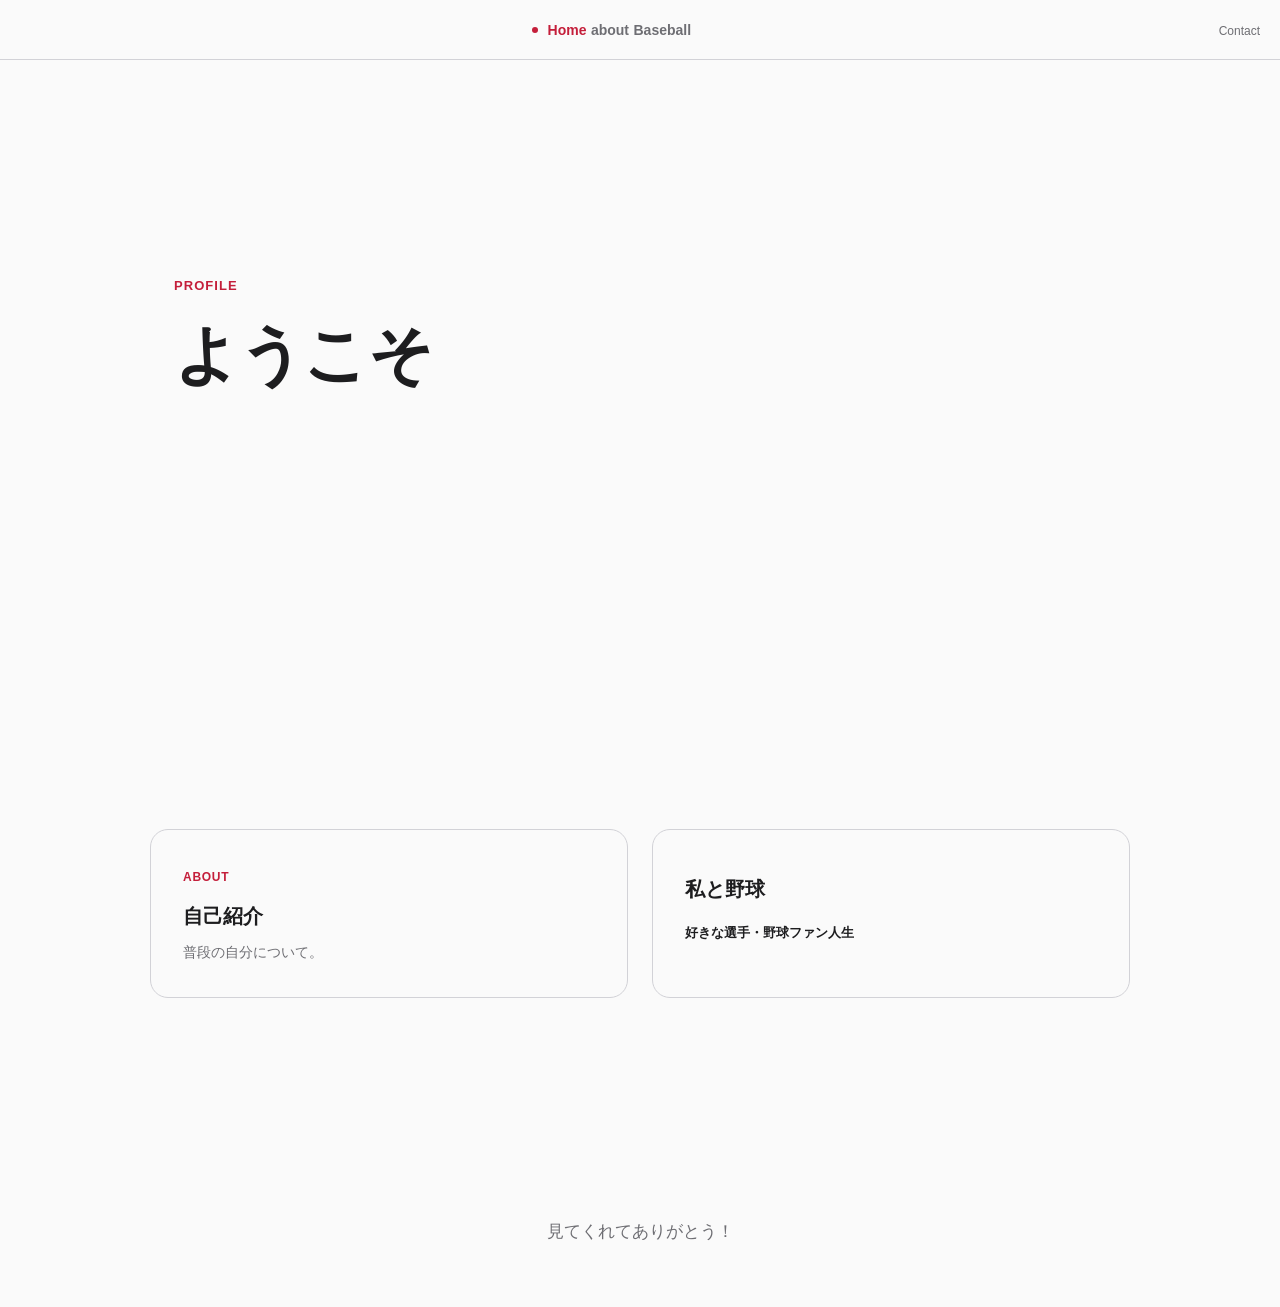
==== index.html @ 8ec8d629 "Add files via upload" ====
<!doctype html>
<html lang="ja">
  <head>
    <meta charset="UTF-8" />
    <meta name="viewport" content="width=device-width,initial-scale=1.0" />
    <title>Profile</title>
    <link rel="stylesheet" href="style.css" />
  </head>
  <body>
    <aside class="sidebar">
      <a href="index.html" class="brand"></a>
      <nav class="sidebar-nav">
        <a href="index.html" class="active">Home</a>
        <a href="about.html">about</a>
        <a href="baseball.html">Baseball</a>
      </nav>
      <div class="sidebar-contact">
        <a href="aaaa">Contact</a>
      </div>
    </aside>

    <main class="content">
      <header class="hero">
        <span class="eyebrow">Profile</span>
        <h1>ようこそ</h1>
      </header>

      <svg class="stitch" viewBox="0 0 1000 60" preserveAspectRatio="none">
        <path d="M0,30 Q250,0 500,30 T1000,30" />
      </svg>

      <section>
        <div class="link-cards">
          <a href="about.html" class="link-card">
            <span class="tag">About</span>
            <h3>自己紹介</h3>
            <p>普段の自分について。</p>
          </a>
            <a herf="baseball.html" class="link-card">
              <span class="tag"></span>
            <h3>私と野球</h3>
            <span class="arrow">好きな選手・野球ファン人生 </span>
          </a>
        </div>
      </section>

      <footer>
        <p>見てくれてありがとう！</p>
      </footer>
    </main>
  </body>
</html>
---- style.css ----
:root {
  --bg: #fafafa;
  --bg-card: #ffffff;
  --text: #1d1d1f;
  --text-sub: #6e6e73;
  --accent: #c41e3a;
  --field: #132a13;
  --field-text: #f5f5f0;
  --field-sub: #a9b8a9;
  --line: #d2d2d7;
  --radius: 18px;
}

* {
  margin: 0;
  padding: 0;
  box-sizing: border-box;
}

html {
  scroll-behavior: smooth;
}

body {
  font-family:
    -apple-system, BlinkMacSystemFont, "Hiragino Sans",
    "Hiragino Kaku Gothic ProN", "Yu Gothic", "Noto Sans JP", sans-serif;
  background: var(--bg);
  color: var(--text);
  line-height: 1.7;
  -webkit-font-smoothing: antialiased;
}

a {
  color: inherit;
  text-decoration: none;
}

img {
  max-width: 100%;
  display: block;
}

section {
  padding: 140px 24px;
}

.wrap {
  max-width: 980px;
  margin: 0 auto;
}

.eyebrow {
  font-size: 13px;
  font-weight: 600;
  letter-spacing: 0.08em;
  color: var(--accent);
  text-transform: uppercase;
  margin-bottom: 14px;
  display: block;
}

h2 {
  font-size: clamp(28px.4vw, 40px);
  font-weight: 700;
  letter-spacing: -0.02em;
  margin-bottom: 20px;
}

p {
  color: var(--text-sub);
  font-size: 17px;
}

.sidebar {
  position: fixed;
  top: 0;
  left: 0;
  width: 220px;
  height: 100vh;
  display: flex;
  flex-direction: column;
  justify-content: speace-between;
  padding: 44px 28px;
  border-right: 1px solid var(--line);
  background: var(--bg);
  z-index: 100;
}

.sidebar .brand{
    font-size: 16px;
    font-weight: 700;
    letter-spacing: -0.01em;
}

.sidebar-nav{
    display:flax;
    flex-direction:column;
    gap: 20px;
    margin-top: 72px;
}

.sidebar-nav a{
    font-size: 14px;
    font-weight: 600;
    color: var(--text-sub); 
    position: relative;
    width: fit-content;
    width: fit-content;
}
.sidebar-nav a:hover{ color: var(--text);}

.sidebar-nav a.active{ color:var(--accent);}
.sidebar-nav a.active::before{
  content: "";
  position: absolute;
  left: -16px;
  top: 50%;
  transform: translateY(-50%);
  width: 6px;
  height: 6px;
  border-radius: 50%;
  background: var(--accent);
}

.sidebar-contact a{
  font-size: 12px;
  color: var(--text-sub);
}
.sidebar-contaact a:hover{ color: var(--accent);}

.content{
  margin-left: 220px;
}

.hero{
  min-height: 80vh;
  display:flex;
  flex-direction:column;
  align-items:flex-start;
  justify-content:center;
  text-align:left;
  padding: 0 24px;
  max-width: 980px;
  margin: 0 auto;
  animation: fadeIn 1.1s ease both;
}

.hero .eyebrow{ margin-bottom: 22px}

.hero h1{
  font-size: clamp(36px,6vw,64px);
  font-weight: 700;
  letter-spacing: -0.02em;
  line-height: 1.15;
  max-width: 640px;
}

.hero .sub{
  margin-top: 22px;
  font-size: clamp(16px,2vw,19px);
  color: var(--text-sub);
  max-width: 520px;
}

@keyframes fadeIn{
  from{ opacity:0; transform: translateY(14px); }
  to{ opacity:1; transform: translateY(0); }
}

.link-cards{
  display:grid;
  grid-template-columns: 1fr 1fr;
  gap: 24px;
  max-width: 980px;
  margin: 0 auto;
}
.link-card{
  display:block;
  padding: 32px;
  border-radius: var(--radius);
  border: 1px solid var(--line);
  transition: border-color 0.2s ease
}
.link-card:hover{ border-color: var(--accent); }
.link-card .tag{
  font-size: 12px;
  font-weight: 600;
  color: var(--accent);
  text-transform: uppercase;
  letter-spacing: 0.06em;
}
.link-card h3{
  margin-top: 10px;
  font-size: 20px;
  font-weight: 700;
}
.link-card p{
  margin-top: 8px;
  font-size: 14px;
}
.link-card .arrow{
  display:inline-block;
  margin-top: 16px;
  font-size: 13px;
  font-weight: 600;
  color: var(--text);
}

.page-header{
  max-width: 980px;
  margin: 0 auto;
}

.stitch{
  fill:none;
  stroke: var(--accennt);
  stroke-width: 2;
  stroke-dasharray: 6 8;
  stroke-linecap: round;
  opacity: 0.55;
}
.stitch.on-field path{ stroke: var(--field-text); opacity: 0.35; }

.about-grid{
  display:grid;
  grid-template-columns: 260px 1fr;
  gap: 64px;
  align-items:start;
}

.photo-box{
  aspect-ratio: 1/1;
  border-radius: var(--radius);
  background: linear-gradient(160deg,#eceef0, #dcdfe2);
  display:flex;
  align-items:center;
  justify-content:center;
  color: var(--text-sub);
  font-size: 13px;
  text-align:center;
  padding: 20px;
}

.facts{
  list-style:none;
  margin-top: 28px;
  display:flex;
  flex-direction:column;
  gap: 12px;
}
.fact li{
  display:flex;
  justify-content:space-between;
  max-width: 420px;
  padding-bottom: 12px;
  border-bottom: 1px solid var(--line);
  font-size: 15px;
}
.facts li span:first-child{ color: var(--text-sub);}
.facts li span:last-child{ font-weight: 600;}

.chips{
  display:flex;
  flex-wrap:wrap;
  gap: 10px;
  margin-top: 24px;
}
.chip{
  padding: 8px 16px;
  border-radius: 999px;
  background: var(--bg-card);
  border: 1px solid var(--line);
  font-size: 14px;
  font-weight: 500;
}

.field-section{
  background: var(--field);
  color: var(--field-text);
}
.field-section .eyebrow{ color: #7fbf8a;}
.field-section p{ color: var(--field-sub);}

.field-section h2{ color: var(field-text);}

.start-row{
  display:grid;
  grid-template-columns: repeat(3,1fr);
  gap: 24px;
  margin-top: 56px;
}
.stat{
  padding: 28px 22px;
  border-radius: var(--radius);
  background: rgba(255,255,255,0.05);
  border: 1px solid rgba(255,255,255,0.12);
}
.stat .num{
  font-size: clamp(34px,5v2,48px);
  font-weight: 700;
  letter-spacing: -0.02em;
}
.stat .label{
  margin-top: 6px;
  font-size: 13px;
  color: var(--field-sub);
}
.story{
  margin-top: 64px;
  display:grid;
  grid-template-columns: 1fr 1fr;
  gap: 48px;
}
.story-card h3{
  font-size: 18px;
  font-weight: 700;
  margin-bottom: 10px;
  color: var(--field-text);
}
.story-card p{ font-size: 15px; }

footer{
  padding: 80px 24px 60px;
  text-align:center;
}
footer .name{
  font-size: 22px;
  font-weight: 700;
  margin-bottom: 10px;
}
footer .links{
  display:flex;
  justify-content:center;
  gap: 24px;
  margin-top: 18px;
  font-size: 14px;
}
footer .link a{color: var(--text-sub);}
footer .link a:hover{color: var(--accent);}
footer .copyright{
  margin-top: 40px;
  font-size: 12px;
  color: var(--text-sub);
  opacity: 0.7;
}

.field-section footer .links a{ color: var(--field-sub);}
.field-section footer .links a{ color: #7fbf8a;}

@media (max-width: 720px){
  section{ padding: 90px 20px; }
  .about-grid{grid-template-columns: 1fr; gap: 32px; }
  .photo-box{ width: 180px; }
  .stat-row{ grid-template-columns: 1fr; }
  .story{ grid-template-columns: 1fr; }
  .link-cards{ grid-template-columns: 1fr;}
}

.sidebar{
  position: fixed;
  top:0; left:0; right:0;
  width: 100%;
  height: auto;
  flex-direction: row;
  align-items: center;
  justify-content: space-between;
  padding: 16px 20px;
  border-right: none;
  border-bottom: 1px solid var(--line);
}
.sidebar-nav{
  flex-direction: row;
  gap: 18px;
  margin-top: 0;
}
.sideber-nav a.active::before{ display:none;}
.sidebar-content{ display:none;}

.content{
  margin-left: 0;
  padding-top: 64px;
}
.hero{min-height: 60vh;
}

a:focus-visible, button:focus-visible{
  outline: 2px soild var(--accent);
  outline-offset: 3px;
}
@media (prefers-reduced-motion: reduce){
  html{ scroll-behavior:auto;}
  .hero{ animation: none}
}
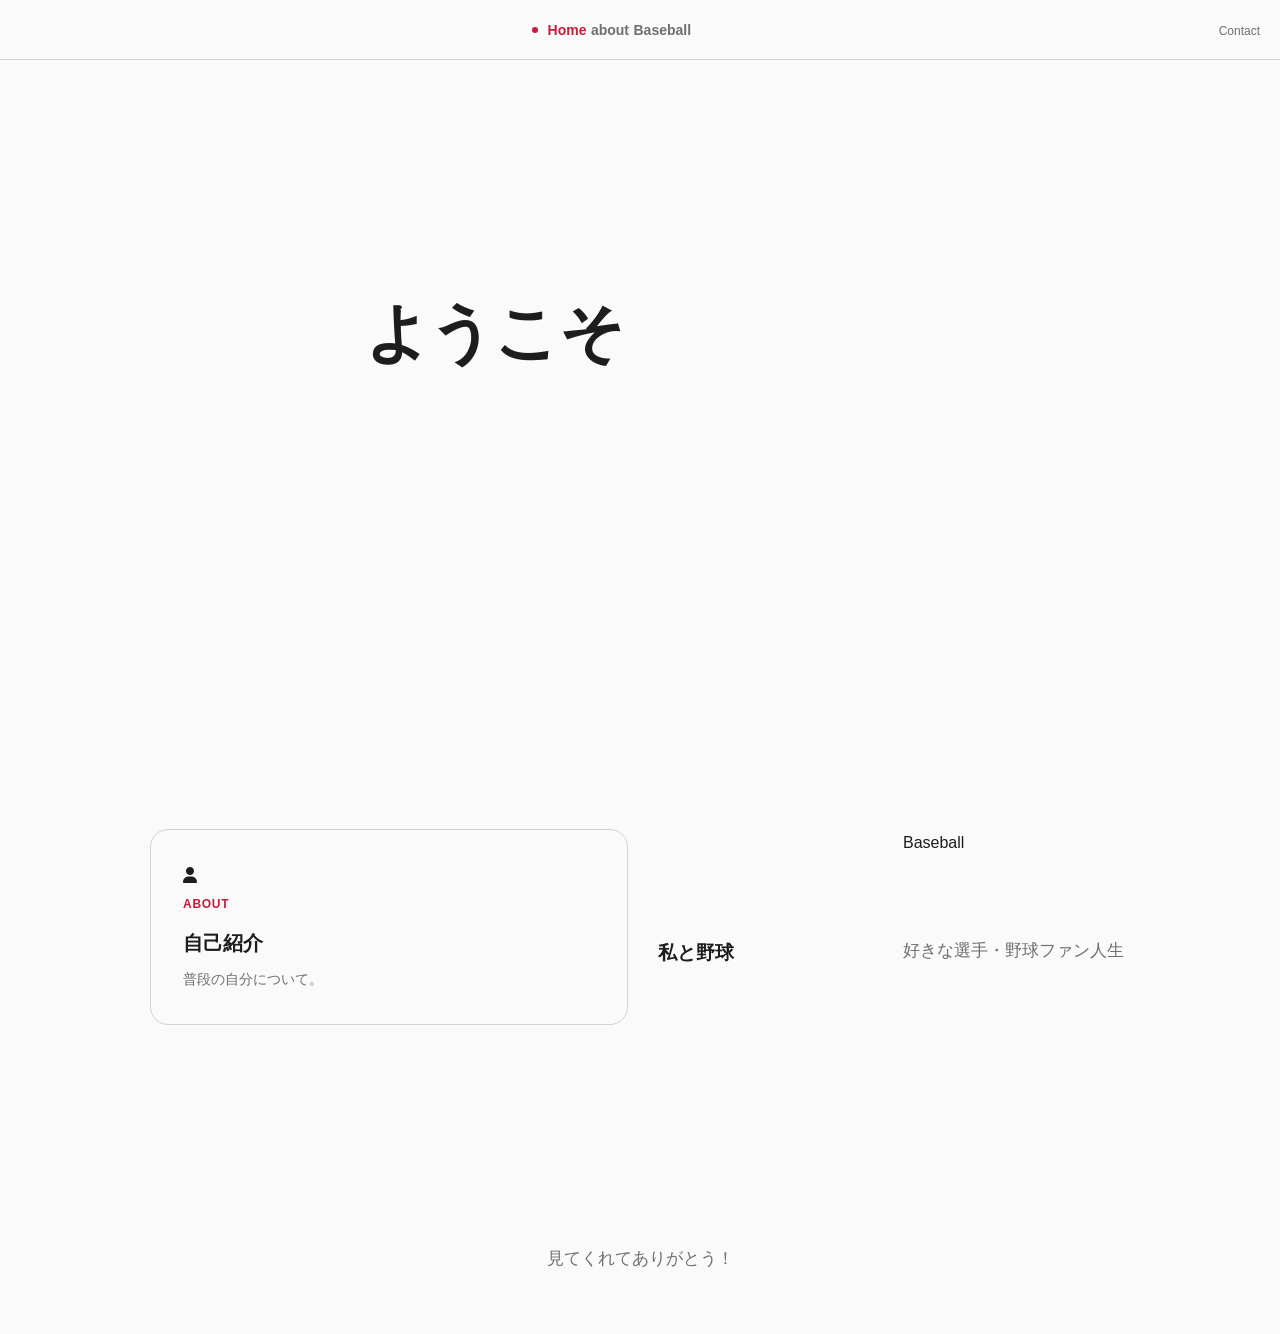
==== commit 275e236e: "Add files via upload" ====
--- a/index.html
+++ b/index.html
@@ -5,6 +5,7 @@
     <meta name="viewport" content="width=device-width,initial-scale=1.0" />
     <title>Profile</title>
     <link rel="stylesheet" href="style.css" />
+    <link rel="stylesheet" href="https://cdnjs.cloudflare.com/ajax/libs/font-awesome/6.5.2/css/all.min.css">
   </head>
   <body>
     <aside class="sidebar">
@@ -21,7 +22,6 @@
 
     <main class="content">
       <header class="hero">
-        <span class="eyebrow">Profile</span>
         <h1>ようこそ</h1>
       </header>
 
@@ -32,14 +32,20 @@
       <section>
         <div class="link-cards">
           <a href="about.html" class="link-card">
+            <div class="link-icon">
+          <i class="fa-solid fa-user"></i>
+        </div>
             <span class="tag">About</span>
             <h3>自己紹介</h3>
             <p>普段の自分について。</p>
           </a>
-            <a herf="baseball.html" class="link-card">
-              <span class="tag"></span>
+            <a href="baseball.html" class="link-cards">
+              <div class="link-icon">
+                <i class="fa-light fa-baseball"></i>
+              </div>
+              <span class="tag">Baseball</span>
             <h3>私と野球</h3>
-            <span class="arrow">好きな選手・野球ファン人生 </span>
+            <p>好きな選手・野球ファン人生</p>
           </a>
         </div>
       </section>
--- a/style.css
+++ b/style.css
@@ -137,9 +137,9 @@
   min-height: 80vh;
   display:flex;
   flex-direction:column;
-  align-items:flex-start;
+  width:100%; 
   justify-content:center;
-  text-align:left;
+  text-align:center;
   padding: 0 24px;
   max-width: 980px;
   margin: 0 auto;
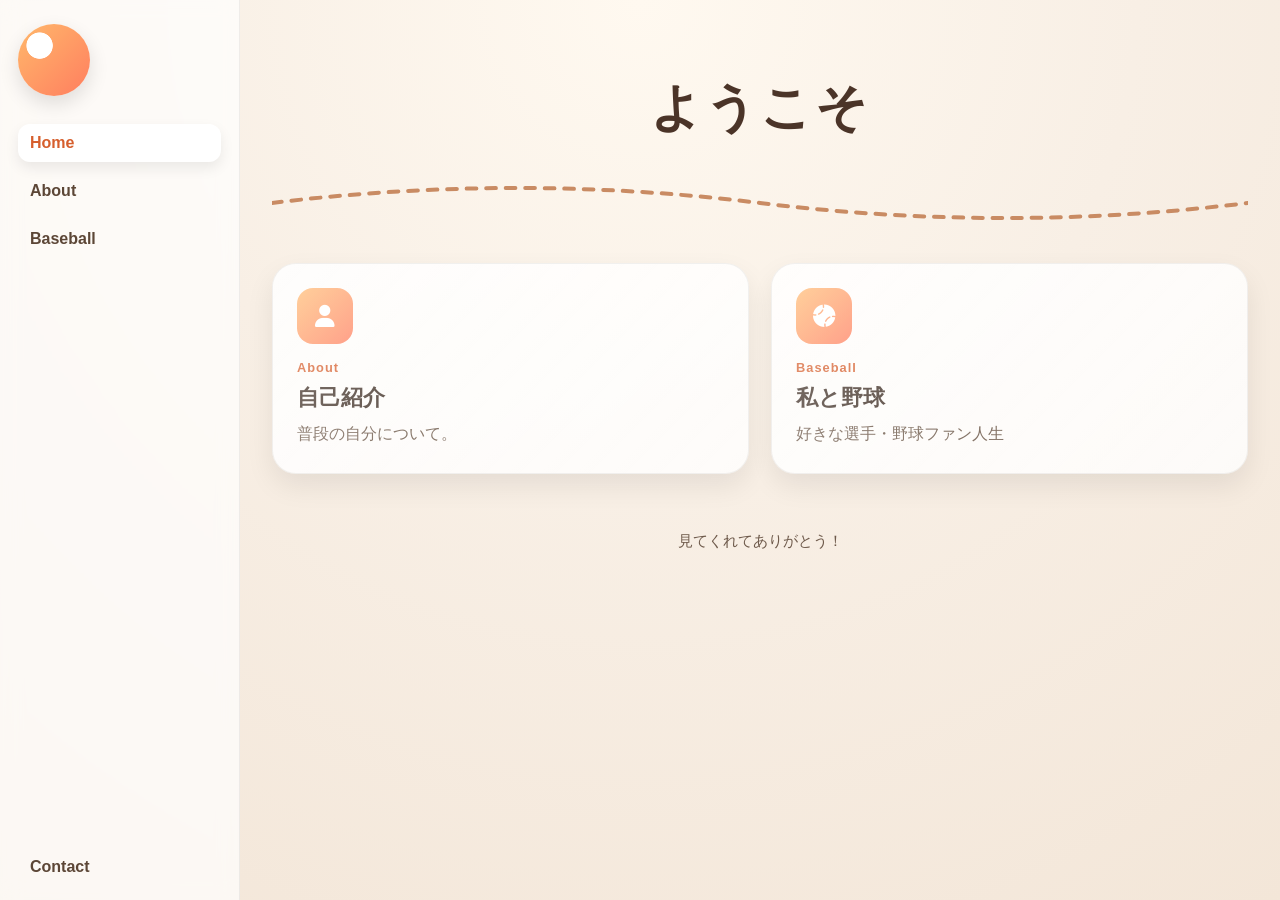
==== commit 8934d38b: "about-me" ====
--- a/index.html
+++ b/index.html
@@ -5,18 +5,23 @@
     <meta name="viewport" content="width=device-width,initial-scale=1.0" />
     <title>Profile</title>
     <link rel="stylesheet" href="style.css" />
-    <link rel="stylesheet" href="https://cdnjs.cloudflare.com/ajax/libs/font-awesome/6.5.2/css/all.min.css">
+    <link
+      rel="stylesheet"
+      href="https://cdnjs.cloudflare.com/ajax/libs/font-awesome/6.5.2/css/all.min.css"
+    />
   </head>
   <body>
     <aside class="sidebar">
-      <a href="index.html" class="brand"></a>
+      <a href="index.html" class="brand" aria-label="ホーム"></a>
+
       <nav class="sidebar-nav">
         <a href="index.html" class="active">Home</a>
-        <a href="about.html">about</a>
+        <a href="about.html">About</a>
         <a href="baseball.html">Baseball</a>
       </nav>
+
       <div class="sidebar-contact">
-        <a href="aaaa">Contact</a>
+        <a href="mailto:example@example.com">Contact</a>
       </div>
     </aside>
 
@@ -25,7 +30,7 @@
         <h1>ようこそ</h1>
       </header>
 
-      <svg class="stitch" viewBox="0 0 1000 60" preserveAspectRatio="none">
+      <svg class="stitch" viewBox="0 0 1000 60" preserveAspectRatio="none" aria-hidden="true">
         <path d="M0,30 Q250,0 500,30 T1000,30" />
       </svg>
 
@@ -33,17 +38,18 @@
         <div class="link-cards">
           <a href="about.html" class="link-card">
             <div class="link-icon">
-          <i class="fa-solid fa-user"></i>
-        </div>
+              <i class="fa-solid fa-user"></i>
+            </div>
             <span class="tag">About</span>
             <h3>自己紹介</h3>
             <p>普段の自分について。</p>
           </a>
-            <a href="baseball.html" class="link-cards">
-              <div class="link-icon">
-                <i class="fa-light fa-baseball"></i>
-              </div>
-              <span class="tag">Baseball</span>
+
+          <a href="baseball.html" class="link-card">
+            <div class="link-icon">
+              <i class="fa-solid fa-baseball"></i>
+            </div>
+            <span class="tag">Baseball</span>
             <h3>私と野球</h3>
             <p>好きな選手・野球ファン人生</p>
           </a>
@@ -55,4 +61,4 @@
       </footer>
     </main>
   </body>
-</html>
+</html>
--- a/style.css
+++ b/style.css
@@ -1,19 +1,5 @@
-:root {
-  --bg: #fafafa;
-  --bg-card: #ffffff;
-  --text: #1d1d1f;
-  --text-sub: #6e6e73;
-  --accent: #c41e3a;
-  --field: #132a13;
-  --field-text: #f5f5f0;
-  --field-sub: #a9b8a9;
-  --line: #d2d2d7;
-  --radius: 18px;
-}
-
+/* 基本設定 */
 * {
-  margin: 0;
-  padding: 0;
   box-sizing: border-box;
 }
 
@@ -22,373 +8,220 @@
 }
 
 body {
-  font-family:
-    -apple-system, BlinkMacSystemFont, "Hiragino Sans",
-    "Hiragino Kaku Gothic ProN", "Yu Gothic", "Noto Sans JP", sans-serif;
-  background: var(--bg);
-  color: var(--text);
-  line-height: 1.7;
-  -webkit-font-smoothing: antialiased;
-}
-
-a {
-  color: inherit;
-  text-decoration: none;
-}
-
-img {
-  max-width: 100%;
-  display: block;
-}
-
-section {
-  padding: 140px 24px;
-}
-
-.wrap {
-  max-width: 980px;
-  margin: 0 auto;
-}
-
-.eyebrow {
-  font-size: 13px;
-  font-weight: 600;
-  letter-spacing: 0.08em;
-  color: var(--accent);
-  text-transform: uppercase;
-  margin-bottom: 14px;
-  display: block;
-}
-
-h2 {
-  font-size: clamp(28px.4vw, 40px);
-  font-weight: 700;
-  letter-spacing: -0.02em;
-  margin-bottom: 20px;
-}
-
-p {
-  color: var(--text-sub);
-  font-size: 17px;
-}
-
+  margin: 0;
+  font-family: "Segoe UI", "Hiragino Kaku Gothic ProN", "Yu Gothic", sans-serif;
+  color: #2f2f2f;
+  background:
+    radial-gradient(circle at top, #fff9f0 0%, #f8efe5 45%, #f3e6d8 100%);
+  min-height: 100vh;
+  display: flex;
+}
+
+/* サイドバー */
 .sidebar {
-  position: fixed;
+  width: 240px;
+  min-height: 100vh;
+  background: rgba(255, 255, 255, 0.7);
+  backdrop-filter: blur(10px);
+  border-right: 1px solid rgba(0, 0, 0, 0.06);
+  padding: 24px 18px;
+  position: sticky;
   top: 0;
-  left: 0;
-  width: 220px;
-  height: 100vh;
   display: flex;
   flex-direction: column;
-  justify-content: speace-between;
-  padding: 44px 28px;
-  border-right: 1px solid var(--line);
-  background: var(--bg);
-  z-index: 100;
-}
-
-.sidebar .brand{
-    font-size: 16px;
-    font-weight: 700;
-    letter-spacing: -0.01em;
-}
-
-.sidebar-nav{
-    display:flax;
-    flex-direction:column;
-    gap: 20px;
-    margin-top: 72px;
-}
-
-.sidebar-nav a{
-    font-size: 14px;
-    font-weight: 600;
-    color: var(--text-sub); 
-    position: relative;
-    width: fit-content;
-    width: fit-content;
-}
-.sidebar-nav a:hover{ color: var(--text);}
-
-.sidebar-nav a.active{ color:var(--accent);}
-.sidebar-nav a.active::before{
+  gap: 28px;
+}
+
+.brand {
+  display: block;
+  width: 72px;
+  height: 72px;
+  border-radius: 50%;
+  background:
+    radial-gradient(circle at 30% 30%, #fff 0 18%, transparent 19%),
+    linear-gradient(135deg, #ffb86b, #ff7e5f);
+  box-shadow: 0 8px 20px rgba(0, 0, 0, 0.12);
+  text-decoration: none;
+}
+
+.sidebar-nav {
+  display: flex;
+  flex-direction: column;
+  gap: 10px;
+}
+
+.sidebar-nav a,
+.sidebar-contact a {
+  text-decoration: none;
+  color: #5c4636;
+  font-weight: 700;
+  padding: 10px 12px;
+  border-radius: 12px;
+  transition: 0.2s ease;
+}
+
+.sidebar-nav a:hover,
+.sidebar-contact a:hover {
+  background: rgba(255, 255, 255, 0.85);
+  transform: translateX(2px);
+}
+
+.sidebar-nav a.active {
+  background: #fff;
+  color: #d65f2d;
+  box-shadow: 0 6px 14px rgba(0, 0, 0, 0.08);
+}
+
+.sidebar-contact {
+  margin-top: auto;
+}
+
+/* メイン */
+.content {
+  flex: 1;
+  padding: 40px 32px 56px;
+  max-width: 1100px;
+  margin: 0 auto;
+}
+
+.hero {
+  text-align: center;
+  padding: 34px 16px 18px;
+}
+
+.hero h1 {
+  margin: 0;
+  font-size: clamp(2rem, 4vw, 3.8rem);
+  letter-spacing: 0.06em;
+  color: #4b3428;
+}
+
+.stitch {
+  width: 100%;
+  height: 60px;
+  display: block;
+  margin: 12px 0 30px;
+}
+
+.stitch path {
+  fill: none;
+  stroke: #c98b63;
+  stroke-width: 4;
+  stroke-dasharray: 10 10;
+  stroke-linecap: round;
+}
+
+/* カード */
+.link-cards {
+  display: grid;
+  grid-template-columns: repeat(2, minmax(0, 1fr));
+  gap: 22px;
+  margin-top: 18px;
+}
+
+.link-card {
+  position: relative;
+  display: block;
+  text-decoration: none;
+  color: inherit;
+  background: rgba(255, 255, 255, 0.78);
+  border: 1px solid rgba(0, 0, 0, 0.05);
+  border-radius: 24px;
+  padding: 24px;
+  box-shadow: 0 12px 28px rgba(0, 0, 0, 0.08);
+  transition: transform 0.2s ease, box-shadow 0.2s ease, background 0.2s ease;
+  overflow: hidden;
+}
+
+.link-card::before {
   content: "";
   position: absolute;
-  left: -16px;
-  top: 50%;
-  transform: translateY(-50%);
-  width: 6px;
-  height: 6px;
-  border-radius: 50%;
-  background: var(--accent);
-}
-
-.sidebar-contact a{
-  font-size: 12px;
-  color: var(--text-sub);
-}
-.sidebar-contaact a:hover{ color: var(--accent);}
-
-.content{
-  margin-left: 220px;
-}
-
-.hero{
-  min-height: 80vh;
-  display:flex;
-  flex-direction:column;
-  width:100%; 
-  justify-content:center;
-  text-align:center;
-  padding: 0 24px;
-  max-width: 980px;
-  margin: 0 auto;
-  animation: fadeIn 1.1s ease both;
-}
-
-.hero .eyebrow{ margin-bottom: 22px}
-
-.hero h1{
-  font-size: clamp(36px,6vw,64px);
-  font-weight: 700;
-  letter-spacing: -0.02em;
-  line-height: 1.15;
-  max-width: 640px;
-}
-
-.hero .sub{
-  margin-top: 22px;
-  font-size: clamp(16px,2vw,19px);
-  color: var(--text-sub);
-  max-width: 520px;
-}
-
-@keyframes fadeIn{
-  from{ opacity:0; transform: translateY(14px); }
-  to{ opacity:1; transform: translateY(0); }
-}
-
-.link-cards{
-  display:grid;
-  grid-template-columns: 1fr 1fr;
-  gap: 24px;
-  max-width: 980px;
-  margin: 0 auto;
-}
-.link-card{
-  display:block;
-  padding: 32px;
-  border-radius: var(--radius);
-  border: 1px solid var(--line);
-  transition: border-color 0.2s ease
-}
-.link-card:hover{ border-color: var(--accent); }
-.link-card .tag{
-  font-size: 12px;
-  font-weight: 600;
-  color: var(--accent);
-  text-transform: uppercase;
-  letter-spacing: 0.06em;
-}
-.link-card h3{
-  margin-top: 10px;
-  font-size: 20px;
-  font-weight: 700;
-}
-.link-card p{
-  margin-top: 8px;
-  font-size: 14px;
-}
-.link-card .arrow{
-  display:inline-block;
-  margin-top: 16px;
-  font-size: 13px;
-  font-weight: 600;
-  color: var(--text);
-}
-
-.page-header{
-  max-width: 980px;
-  margin: 0 auto;
-}
-
-.stitch{
-  fill:none;
-  stroke: var(--accennt);
-  stroke-width: 2;
-  stroke-dasharray: 6 8;
-  stroke-linecap: round;
-  opacity: 0.55;
-}
-.stitch.on-field path{ stroke: var(--field-text); opacity: 0.35; }
-
-.about-grid{
-  display:grid;
-  grid-template-columns: 260px 1fr;
-  gap: 64px;
-  align-items:start;
-}
-
-.photo-box{
-  aspect-ratio: 1/1;
-  border-radius: var(--radius);
-  background: linear-gradient(160deg,#eceef0, #dcdfe2);
-  display:flex;
-  align-items:center;
-  justify-content:center;
-  color: var(--text-sub);
-  font-size: 13px;
-  text-align:center;
-  padding: 20px;
-}
-
-.facts{
-  list-style:none;
-  margin-top: 28px;
-  display:flex;
-  flex-direction:column;
-  gap: 12px;
-}
-.fact li{
-  display:flex;
-  justify-content:space-between;
-  max-width: 420px;
-  padding-bottom: 12px;
-  border-bottom: 1px solid var(--line);
-  font-size: 15px;
-}
-.facts li span:first-child{ color: var(--text-sub);}
-.facts li span:last-child{ font-weight: 600;}
-
-.chips{
-  display:flex;
-  flex-wrap:wrap;
-  gap: 10px;
-  margin-top: 24px;
-}
-.chip{
-  padding: 8px 16px;
-  border-radius: 999px;
-  background: var(--bg-card);
-  border: 1px solid var(--line);
-  font-size: 14px;
-  font-weight: 500;
-}
-
-.field-section{
-  background: var(--field);
-  color: var(--field-text);
-}
-.field-section .eyebrow{ color: #7fbf8a;}
-.field-section p{ color: var(--field-sub);}
-
-.field-section h2{ color: var(field-text);}
-
-.start-row{
-  display:grid;
-  grid-template-columns: repeat(3,1fr);
-  gap: 24px;
-  margin-top: 56px;
-}
-.stat{
-  padding: 28px 22px;
-  border-radius: var(--radius);
-  background: rgba(255,255,255,0.05);
-  border: 1px solid rgba(255,255,255,0.12);
-}
-.stat .num{
-  font-size: clamp(34px,5v2,48px);
-  font-weight: 700;
-  letter-spacing: -0.02em;
-}
-.stat .label{
-  margin-top: 6px;
-  font-size: 13px;
-  color: var(--field-sub);
-}
-.story{
-  margin-top: 64px;
-  display:grid;
-  grid-template-columns: 1fr 1fr;
-  gap: 48px;
-}
-.story-card h3{
-  font-size: 18px;
-  font-weight: 700;
-  margin-bottom: 10px;
-  color: var(--field-text);
-}
-.story-card p{ font-size: 15px; }
-
-footer{
-  padding: 80px 24px 60px;
-  text-align:center;
-}
-footer .name{
-  font-size: 22px;
-  font-weight: 700;
-  margin-bottom: 10px;
-}
-footer .links{
-  display:flex;
-  justify-content:center;
-  gap: 24px;
-  margin-top: 18px;
-  font-size: 14px;
-}
-footer .link a{color: var(--text-sub);}
-footer .link a:hover{color: var(--accent);}
-footer .copyright{
-  margin-top: 40px;
-  font-size: 12px;
-  color: var(--text-sub);
-  opacity: 0.7;
-}
-
-.field-section footer .links a{ color: var(--field-sub);}
-.field-section footer .links a{ color: #7fbf8a;}
-
-@media (max-width: 720px){
-  section{ padding: 90px 20px; }
-  .about-grid{grid-template-columns: 1fr; gap: 32px; }
-  .photo-box{ width: 180px; }
-  .stat-row{ grid-template-columns: 1fr; }
-  .story{ grid-template-columns: 1fr; }
-  .link-cards{ grid-template-columns: 1fr;}
-}
-
-.sidebar{
-  position: fixed;
-  top:0; left:0; right:0;
-  width: 100%;
-  height: auto;
-  flex-direction: row;
-  align-items: center;
-  justify-content: space-between;
-  padding: 16px 20px;
-  border-right: none;
-  border-bottom: 1px solid var(--line);
-}
-.sidebar-nav{
-  flex-direction: row;
-  gap: 18px;
-  margin-top: 0;
-}
-.sideber-nav a.active::before{ display:none;}
-.sidebar-content{ display:none;}
-
-.content{
-  margin-left: 0;
-  padding-top: 64px;
-}
-.hero{min-height: 60vh;
-}
-
-a:focus-visible, button:focus-visible{
-  outline: 2px soild var(--accent);
-  outline-offset: 3px;
-}
-@media (prefers-reduced-motion: reduce){
-  html{ scroll-behavior:auto;}
-  .hero{ animation: none}
+  inset: 0;
+  background: linear-gradient(135deg, rgba(255, 255, 255, 0.35), transparent);
+  pointer-events: none;
+}
+
+.link-card:hover {
+  transform: translateY(-4px);
+  box-shadow: 0 18px 34px rgba(0, 0, 0, 0.12);
+  background: rgba(255, 255, 255, 0.92);
+}
+
+.link-icon {
+  width: 56px;
+  height: 56px;
+  border-radius: 16px;
+  background: linear-gradient(135deg, #ffb86b, #ff7e5f);
+  display: grid;
+  place-items: center;
+  color: #fff;
+  font-size: 1.4rem;
+  margin-bottom: 14px;
+}
+
+.tag {
+  display: inline-block;
+  font-size: 0.8rem;
+  font-weight: 800;
+  letter-spacing: 0.08em;
+  color: #d65f2d;
+  margin-bottom: 8px;
+}
+
+.link-card h3 {
+  margin: 0 0 8px;
+  font-size: 1.35rem;
+  color: #3f2f25;
+}
+
+.link-card p {
+  margin: 0;
+  line-height: 1.8;
+  color: #6e5a4b;
+}
+
+/* フッター */
+footer {
+  text-align: center;
+  margin-top: 32px;
+  padding-top: 10px;
+  color: #6e5a4b;
+  font-size: 0.95rem;
+}
+
+/* レスポンシブ */
+@media (max-width: 860px) {
+  body {
+    flex-direction: column;
+  }
+
+  .sidebar {
+    width: 100%;
+    min-height: auto;
+    position: static;
+    border-right: 0;
+    border-bottom: 1px solid rgba(0, 0, 0, 0.06);
+    flex-direction: row;
+    align-items: center;
+    justify-content: space-between;
+    gap: 16px;
+    flex-wrap: wrap;
+  }
+
+  .sidebar-nav {
+    flex-direction: row;
+    flex-wrap: wrap;
+  }
+
+  .sidebar-contact {
+    margin-top: 0;
+  }
+
+  .content {
+    padding: 28px 18px 44px;
+  }
+
+  .link-cards {
+    grid-template-columns: 1fr;
+  }
 }
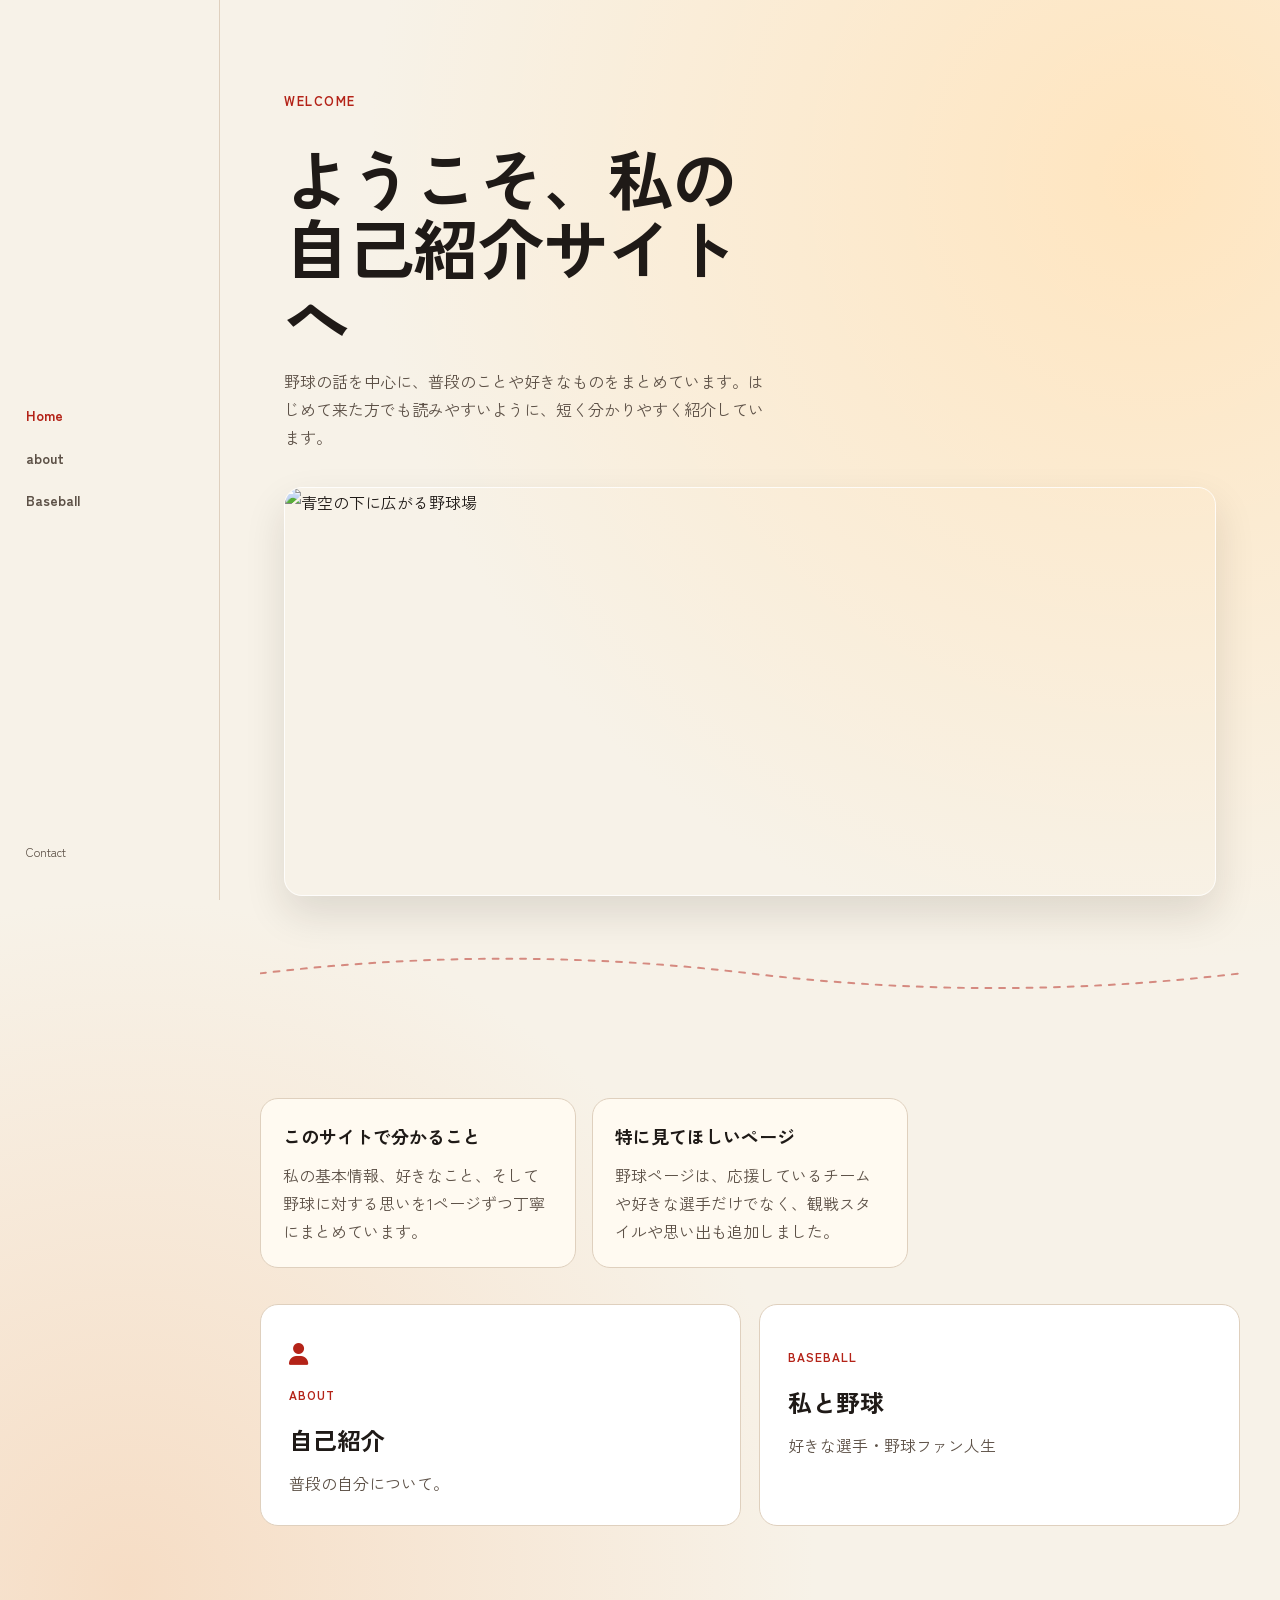
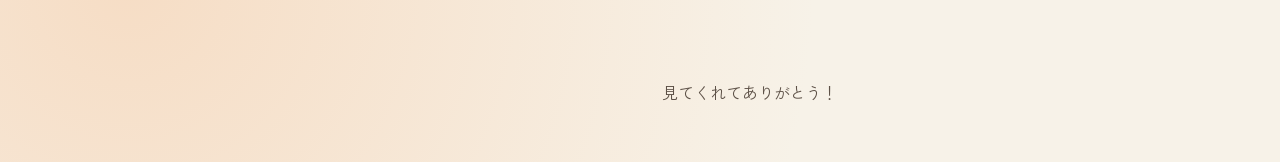
==== commit b044204b: "Add files via upload" ====
--- a/index.html
+++ b/index.html
@@ -5,55 +5,66 @@
     <meta name="viewport" content="width=device-width,initial-scale=1.0" />
     <title>Profile</title>
     <link rel="stylesheet" href="style.css" />
-    <link
-      rel="stylesheet"
-      href="https://cdnjs.cloudflare.com/ajax/libs/font-awesome/6.5.2/css/all.min.css"
-    />
+    <link rel="stylesheet" href="https://cdnjs.cloudflare.com/ajax/libs/font-awesome/6.5.2/css/all.min.css">
   </head>
   <body>
     <aside class="sidebar">
-      <a href="index.html" class="brand" aria-label="ホーム"></a>
-
+      <a href="index.html" class="brand"></a>
       <nav class="sidebar-nav">
         <a href="index.html" class="active">Home</a>
-        <a href="about.html">About</a>
+        <a href="about.html">about</a>
         <a href="baseball.html">Baseball</a>
       </nav>
-
       <div class="sidebar-contact">
-        <a href="mailto:example@example.com">Contact</a>
+        <a href="aaaa">Contact</a>
       </div>
     </aside>
 
     <main class="content">
       <header class="hero">
-        <h1>ようこそ</h1>
+        <span class="eyebrow">Welcome</span>
+        <h1>ようこそ、私の自己紹介サイトへ</h1>
+        <p class="sub">野球の話を中心に、普段のことや好きなものをまとめています。はじめて来た方でも読みやすいように、短く分かりやすく紹介しています。</p>
+        <div class="hero-media">
+          <img src="https://images.unsplash.com/photo-1471295253337-3ceaaedca402?auto=format&fit=crop&w=1200&q=80" alt="青空の下に広がる野球場" />
+        </div>
       </header>
 
-      <svg class="stitch" viewBox="0 0 1000 60" preserveAspectRatio="none" aria-hidden="true">
+      <svg class="stitch" viewBox="0 0 1000 60" preserveAspectRatio="none">
         <path d="M0,30 Q250,0 500,30 T1000,30" />
       </svg>
 
       <section>
+        <div class="home-highlights">
+          <article class="highlight-card">
+            <h3>このサイトで分かること</h3>
+            <p>私の基本情報、好きなこと、そして野球に対する思いを1ページずつ丁寧にまとめています。</p>
+          </article>
+          <article class="highlight-card">
+            <h3>特に見てほしいページ</h3>
+            <p>野球ページは、応援しているチームや好きな選手だけでなく、観戦スタイルや思い出も追加しました。</p>
+          </article>
+        </div>
+
         <div class="link-cards">
           <a href="about.html" class="link-card">
             <div class="link-icon">
-              <i class="fa-solid fa-user"></i>
-            </div>
+          <i class="fa-solid fa-user"></i>
+        </div>
             <span class="tag">About</span>
             <h3>自己紹介</h3>
             <p>普段の自分について。</p>
           </a>
-
           <a href="baseball.html" class="link-card">
             <div class="link-icon">
-              <i class="fa-solid fa-baseball"></i>
+              <i class="fa-light fa-baseball"></i>
             </div>
             <span class="tag">Baseball</span>
             <h3>私と野球</h3>
             <p>好きな選手・野球ファン人生</p>
           </a>
         </div>
+
       </section>
 
       <footer>
@@ -61,4 +72,4 @@
       </footer>
     </main>
   </body>
-</html>+</html>
--- a/style.css
+++ b/style.css
@@ -1,227 +1,482 @@
-/* 基本設定 */
-* {
-  box-sizing: border-box;
-}
-
-html {
-  scroll-behavior: smooth;
-}
-
-body {
-  margin: 0;
-  font-family: "Segoe UI", "Hiragino Kaku Gothic ProN", "Yu Gothic", sans-serif;
-  color: #2f2f2f;
-  background:
-    radial-gradient(circle at top, #fff9f0 0%, #f8efe5 45%, #f3e6d8 100%);
-  min-height: 100vh;
-  display: flex;
-}
-
-/* サイドバー */
-.sidebar {
-  width: 240px;
-  min-height: 100vh;
-  background: rgba(255, 255, 255, 0.7);
-  backdrop-filter: blur(10px);
-  border-right: 1px solid rgba(0, 0, 0, 0.06);
-  padding: 24px 18px;
-  position: sticky;
-  top: 0;
-  display: flex;
-  flex-direction: column;
-  gap: 28px;
-}
-
-.brand {
-  display: block;
-  width: 72px;
-  height: 72px;
-  border-radius: 50%;
-  background:
-    radial-gradient(circle at 30% 30%, #fff 0 18%, transparent 19%),
-    linear-gradient(135deg, #ffb86b, #ff7e5f);
-  box-shadow: 0 8px 20px rgba(0, 0, 0, 0.12);
-  text-decoration: none;
-}
-
-.sidebar-nav {
-  display: flex;
-  flex-direction: column;
-  gap: 10px;
-}
-
-.sidebar-nav a,
-.sidebar-contact a {
-  text-decoration: none;
-  color: #5c4636;
-  font-weight: 700;
-  padding: 10px 12px;
-  border-radius: 12px;
-  transition: 0.2s ease;
-}
-
-.sidebar-nav a:hover,
-.sidebar-contact a:hover {
-  background: rgba(255, 255, 255, 0.85);
-  transform: translateX(2px);
-}
-
-.sidebar-nav a.active {
-  background: #fff;
-  color: #d65f2d;
-  box-shadow: 0 6px 14px rgba(0, 0, 0, 0.08);
-}
-
-.sidebar-contact {
-  margin-top: auto;
-}
-
-/* メイン */
-.content {
-  flex: 1;
-  padding: 40px 32px 56px;
-  max-width: 1100px;
-  margin: 0 auto;
-}
-
-.hero {
-  text-align: center;
-  padding: 34px 16px 18px;
-}
-
-.hero h1 {
-  margin: 0;
-  font-size: clamp(2rem, 4vw, 3.8rem);
-  letter-spacing: 0.06em;
-  color: #4b3428;
-}
-
-.stitch {
-  width: 100%;
-  height: 60px;
-  display: block;
-  margin: 12px 0 30px;
-}
-
-.stitch path {
-  fill: none;
-  stroke: #c98b63;
-  stroke-width: 4;
-  stroke-dasharray: 10 10;
-  stroke-linecap: round;
-}
-
-/* カード */
-.link-cards {
-  display: grid;
-  grid-template-columns: repeat(2, minmax(0, 1fr));
-  gap: 22px;
-  margin-top: 18px;
-}
-
-.link-card {
-  position: relative;
-  display: block;
-  text-decoration: none;
-  color: inherit;
-  background: rgba(255, 255, 255, 0.78);
-  border: 1px solid rgba(0, 0, 0, 0.05);
-  border-radius: 24px;
-  padding: 24px;
-  box-shadow: 0 12px 28px rgba(0, 0, 0, 0.08);
-  transition: transform 0.2s ease, box-shadow 0.2s ease, background 0.2s ease;
-  overflow: hidden;
-}
-
-.link-card::before {
-  content: "";
-  position: absolute;
-  inset: 0;
-  background: linear-gradient(135deg, rgba(255, 255, 255, 0.35), transparent);
-  pointer-events: none;
-}
-
-.link-card:hover {
-  transform: translateY(-4px);
-  box-shadow: 0 18px 34px rgba(0, 0, 0, 0.12);
-  background: rgba(255, 255, 255, 0.92);
-}
-
-.link-icon {
-  width: 56px;
-  height: 56px;
-  border-radius: 16px;
-  background: linear-gradient(135deg, #ffb86b, #ff7e5f);
-  display: grid;
-  place-items: center;
-  color: #fff;
-  font-size: 1.4rem;
-  margin-bottom: 14px;
-}
-
-.tag {
-  display: inline-block;
-  font-size: 0.8rem;
-  font-weight: 800;
-  letter-spacing: 0.08em;
-  color: #d65f2d;
-  margin-bottom: 8px;
-}
-
-.link-card h3 {
-  margin: 0 0 8px;
-  font-size: 1.35rem;
-  color: #3f2f25;
-}
-
-.link-card p {
-  margin: 0;
-  line-height: 1.8;
-  color: #6e5a4b;
-}
-
-/* フッター */
-footer {
-  text-align: center;
-  margin-top: 32px;
-  padding-top: 10px;
-  color: #6e5a4b;
-  font-size: 0.95rem;
-}
-
-/* レスポンシブ */
-@media (max-width: 860px) {
-  body {
-    flex-direction: column;
-  }
-
-  .sidebar {
-    width: 100%;
-    min-height: auto;
-    position: static;
-    border-right: 0;
-    border-bottom: 1px solid rgba(0, 0, 0, 0.06);
-    flex-direction: row;
-    align-items: center;
-    justify-content: space-between;
-    gap: 16px;
-    flex-wrap: wrap;
-  }
-
-  .sidebar-nav {
-    flex-direction: row;
-    flex-wrap: wrap;
-  }
-
-  .sidebar-contact {
-    margin-top: 0;
-  }
-
-  .content {
-    padding: 28px 18px 44px;
-  }
-
-  .link-cards {
-    grid-template-columns: 1fr;
-  }
-}+@import url("https://fonts.googleapis.com/css2?family=Zen+Kaku+Gothic+New:wght@400;500;700;900&display=swap");
+
+:root {
+  --bg: #f7f2e8;
+  --bg-soft: #fffaf1;
+  --bg-card: #ffffff;
+  --text: #1f1a17;
+  --text-sub: #5d5147;
+  --accent: #b42318;
+  --line: #dfd0be;
+  --field: #12281e;
+  --field-card: #1b3a2c;
+  --field-text: #f1f8f2;
+  --field-sub: #b9cec0;
+  --radius: 18px;
+  --shadow: 0 18px 40px rgba(34, 24, 16, 0.12);
+}
+
+* {
+  margin: 0;
+  padding: 0;
+  box-sizing: border-box;
+}
+
+html {
+  scroll-behavior: smooth;
+}
+
+body {
+  font-family: "Zen Kaku Gothic New", "Yu Gothic", sans-serif;
+  background:
+    radial-gradient(circle at 90% 10%, #ffe5bf 0%, rgba(255, 229, 191, 0) 40%),
+    radial-gradient(circle at 10% 90%, #f6ddc5 0%, rgba(246, 221, 197, 0) 35%),
+    var(--bg);
+  color: var(--text);
+  line-height: 1.75;
+}
+
+a {
+  color: inherit;
+  text-decoration: none;
+}
+
+img {
+  width: 100%;
+  max-width: 100%;
+  display: block;
+}
+
+section {
+  padding: 96px 24px;
+}
+
+p {
+  color: var(--text-sub);
+  font-size: 16px;
+}
+
+h2 {
+  font-size: clamp(28px, 4vw, 40px);
+  line-height: 1.2;
+  margin-bottom: 20px;
+}
+
+.eyebrow {
+  display: inline-block;
+  font-size: 13px;
+  letter-spacing: 0.12em;
+  text-transform: uppercase;
+  font-weight: 700;
+  color: var(--accent);
+  margin-bottom: 14px;
+}
+
+.sidebar {
+  position: fixed;
+  top: 0;
+  left: 0;
+  width: 220px;
+  height: 100vh;
+  display: flex;
+  flex-direction: column;
+  justify-content: space-between;
+  padding: 36px 26px;
+  border-right: 1px solid var(--line);
+  background: rgba(247, 242, 232, 0.92);
+  backdrop-filter: blur(6px);
+  z-index: 10;
+}
+
+.sidebar .brand {
+  font-size: 14px;
+  font-weight: 700;
+}
+
+.sidebar-nav {
+  display: flex;
+  flex-direction: column;
+  gap: 18px;
+  margin-top: 44px;
+}
+
+.sidebar-nav a {
+  font-size: 14px;
+  font-weight: 700;
+  color: var(--text-sub);
+}
+
+.sidebar-nav a:hover,
+.sidebar-nav a.active {
+  color: var(--accent);
+}
+
+.sidebar-contact a {
+  font-size: 12px;
+  color: var(--text-sub);
+}
+
+.content {
+  margin-left: 220px;
+}
+
+.hero {
+  width: min(980px, calc(100vw - 280px));
+  margin: 0 auto;
+  min-height: 88vh;
+  padding: 90px 24px 48px;
+  display: grid;
+  gap: 16px;
+  align-content: center;
+  animation: fadeIn 0.8s ease both;
+}
+
+.hero h1 {
+  font-size: clamp(38px, 7vw, 66px);
+  line-height: 1.05;
+  letter-spacing: -0.02em;
+  max-width: 14ch;
+}
+
+.hero .sub {
+  max-width: 60ch;
+}
+
+.hero-media {
+  margin-top: 20px;
+  border-radius: var(--radius);
+  overflow: hidden;
+  box-shadow: var(--shadow);
+  border: 1px solid rgba(255, 255, 255, 0.8);
+}
+
+.hero-media img {
+  aspect-ratio: 16 / 7;
+  object-fit: cover;
+}
+
+.stitch {
+  width: min(980px, calc(100vw - 280px));
+  margin: 0 auto;
+  display: block;
+  fill: none;
+  stroke: var(--accent);
+  stroke-width: 2;
+  stroke-dasharray: 6 8;
+  stroke-linecap: round;
+  opacity: 0.5;
+}
+
+.home-highlights {
+  max-width: 980px;
+  margin: 0 auto 36px;
+  display: grid;
+  grid-template-columns: repeat(3, minmax(0, 1fr));
+  gap: 16px;
+}
+
+.highlight-card {
+  background: var(--bg-soft);
+  border: 1px solid var(--line);
+  border-radius: var(--radius);
+  padding: 22px;
+}
+
+.highlight-card h3 {
+  font-size: 18px;
+  margin-bottom: 8px;
+}
+
+.link-cards {
+  max-width: 980px;
+  margin: 0 auto;
+  display: grid;
+  grid-template-columns: repeat(2, minmax(0, 1fr));
+  gap: 18px;
+}
+
+.link-card {
+  display: block;
+  background: var(--bg-card);
+  border: 1px solid var(--line);
+  border-radius: var(--radius);
+  padding: 28px;
+  transition: transform 0.2s ease, border-color 0.2s ease;
+}
+
+.link-card:hover {
+  transform: translateY(-2px);
+  border-color: var(--accent);
+}
+
+.link-card .tag {
+  font-size: 12px;
+  text-transform: uppercase;
+  letter-spacing: 0.08em;
+  color: var(--accent);
+  font-weight: 700;
+}
+
+.link-card h3 {
+  margin-top: 12px;
+  font-size: 24px;
+}
+
+.link-card p {
+  margin-top: 8px;
+}
+
+.link-icon {
+  font-size: 22px;
+  margin-bottom: 8px;
+  color: var(--accent);
+}
+
+.update-block {
+  max-width: 980px;
+  margin: 56px auto 0;
+}
+
+.updates {
+  list-style: none;
+  display: grid;
+  gap: 12px;
+}
+
+.updates li {
+  background: var(--bg-soft);
+  border: 1px solid var(--line);
+  border-radius: 14px;
+  padding: 14px 16px;
+}
+
+.updates li span {
+  font-size: 12px;
+  font-weight: 700;
+  color: var(--accent);
+  letter-spacing: 0.08em;
+}
+
+.updates li p {
+  margin-top: 4px;
+}
+
+.page-header {
+  max-width: 980px;
+  margin: 0 auto;
+}
+
+.facts {
+  max-width: 980px;
+  list-style: none;
+  margin: 28px auto 0;
+  display: grid;
+  gap: 10px;
+}
+
+.facts li {
+  display: flex;
+  justify-content: space-between;
+  gap: 16px;
+  border-bottom: 1px solid var(--line);
+  padding-bottom: 10px;
+}
+
+.facts li span:first-child {
+  color: var(--text-sub);
+}
+
+.facts li span:last-child {
+  font-weight: 700;
+}
+
+.about-note {
+  max-width: 980px;
+  margin: 26px auto 0;
+  background: var(--bg-soft);
+  border: 1px solid var(--line);
+  border-radius: var(--radius);
+  padding: 20px;
+}
+
+.about-note h3 {
+  margin-bottom: 8px;
+}
+
+.chips {
+  max-width: 980px;
+  margin: 20px auto 0;
+  display: flex;
+  flex-wrap: wrap;
+  gap: 10px;
+}
+
+.chip {
+  background: var(--bg-card);
+  border: 1px solid var(--line);
+  border-radius: 999px;
+  padding: 8px 14px;
+  font-size: 13px;
+  font-weight: 700;
+}
+
+.field-section {
+  background:
+    radial-gradient(circle at 85% 15%, rgba(77, 140, 94, 0.28), rgba(77, 140, 94, 0) 42%),
+    radial-gradient(circle at 8% 85%, rgba(40, 98, 64, 0.35), rgba(40, 98, 64, 0) 35%),
+    var(--field);
+  color: var(--field-text);
+}
+
+.field-section p {
+  color: var(--field-sub);
+}
+
+.field-section .eyebrow {
+  color: #8bdd9d;
+}
+
+.stat-row,
+.story {
+  width: min(980px, 100%);
+  margin: 42px auto 0;
+  display: grid;
+  gap: 16px;
+}
+
+.stat {
+  background: rgba(255, 255, 255, 0.06);
+  border: 1px solid rgba(255, 255, 255, 0.18);
+  border-radius: var(--radius);
+  padding: 24px;
+}
+
+.stat h3,
+.story-card h3,
+.memory-block h3 {
+  margin-bottom: 8px;
+  color: var(--field-text);
+}
+
+.story {
+  grid-template-columns: repeat(2, minmax(0, 1fr));
+}
+
+.story-card {
+  background: rgba(255, 255, 255, 0.04);
+  border: 1px solid rgba(255, 255, 255, 0.12);
+  border-radius: var(--radius);
+  padding: 22px;
+}
+
+.memory-block {
+  width: min(980px, 100%);
+  margin: 28px auto 0;
+  background: rgba(255, 255, 255, 0.04);
+  border: 1px solid rgba(255, 255, 255, 0.12);
+  border-radius: var(--radius);
+  padding: 24px;
+}
+
+.memory-list {
+  list-style: none;
+  display: grid;
+  gap: 14px;
+}
+
+.memory-list li span {
+  color: var(--field-text);
+  font-weight: 700;
+  display: block;
+  margin-bottom: 6px;
+}
+
+footer {
+  text-align: center;
+  padding: 56px 24px;
+}
+
+.copyright {
+  max-width: 980px;
+  margin: 28px auto 0;
+  font-size: 12px;
+  color: var(--text-sub);
+  opacity: 0.8;
+}
+
+.field-section .copyright {
+  color: var(--field-sub);
+}
+
+a:focus-visible,
+button:focus-visible {
+  outline: 2px solid var(--accent);
+  outline-offset: 3px;
+}
+
+@keyframes fadeIn {
+  from {
+    opacity: 0;
+    transform: translateY(10px);
+  }
+
+  to {
+    opacity: 1;
+    transform: translateY(0);
+  }
+}
+
+@media (max-width: 920px) {
+  .sidebar {
+    width: 100%;
+    height: auto;
+    top: 0;
+    right: 0;
+    flex-direction: row;
+    align-items: center;
+    padding: 14px 18px;
+    border-right: none;
+    border-bottom: 1px solid var(--line);
+  }
+
+  .sidebar-nav {
+    flex-direction: row;
+    margin-top: 0;
+    gap: 14px;
+  }
+
+  .sidebar-contact {
+    display: none;
+  }
+
+  .content {
+    margin-left: 0;
+    padding-top: 70px;
+  }
+
+  .hero,
+  .stitch {
+    width: 100%;
+  }
+
+  .hero {
+    min-height: 70vh;
+    padding-top: 56px;
+  }
+
+  .home-highlights,
+  .link-cards,
+  .story {
+    grid-template-columns: 1fr;
+  }
+}
+
+@media (prefers-reduced-motion: reduce) {
+  html {
+    scroll-behavior: auto;
+  }
+
+  .hero {
+    animation: none;
+  }
+}
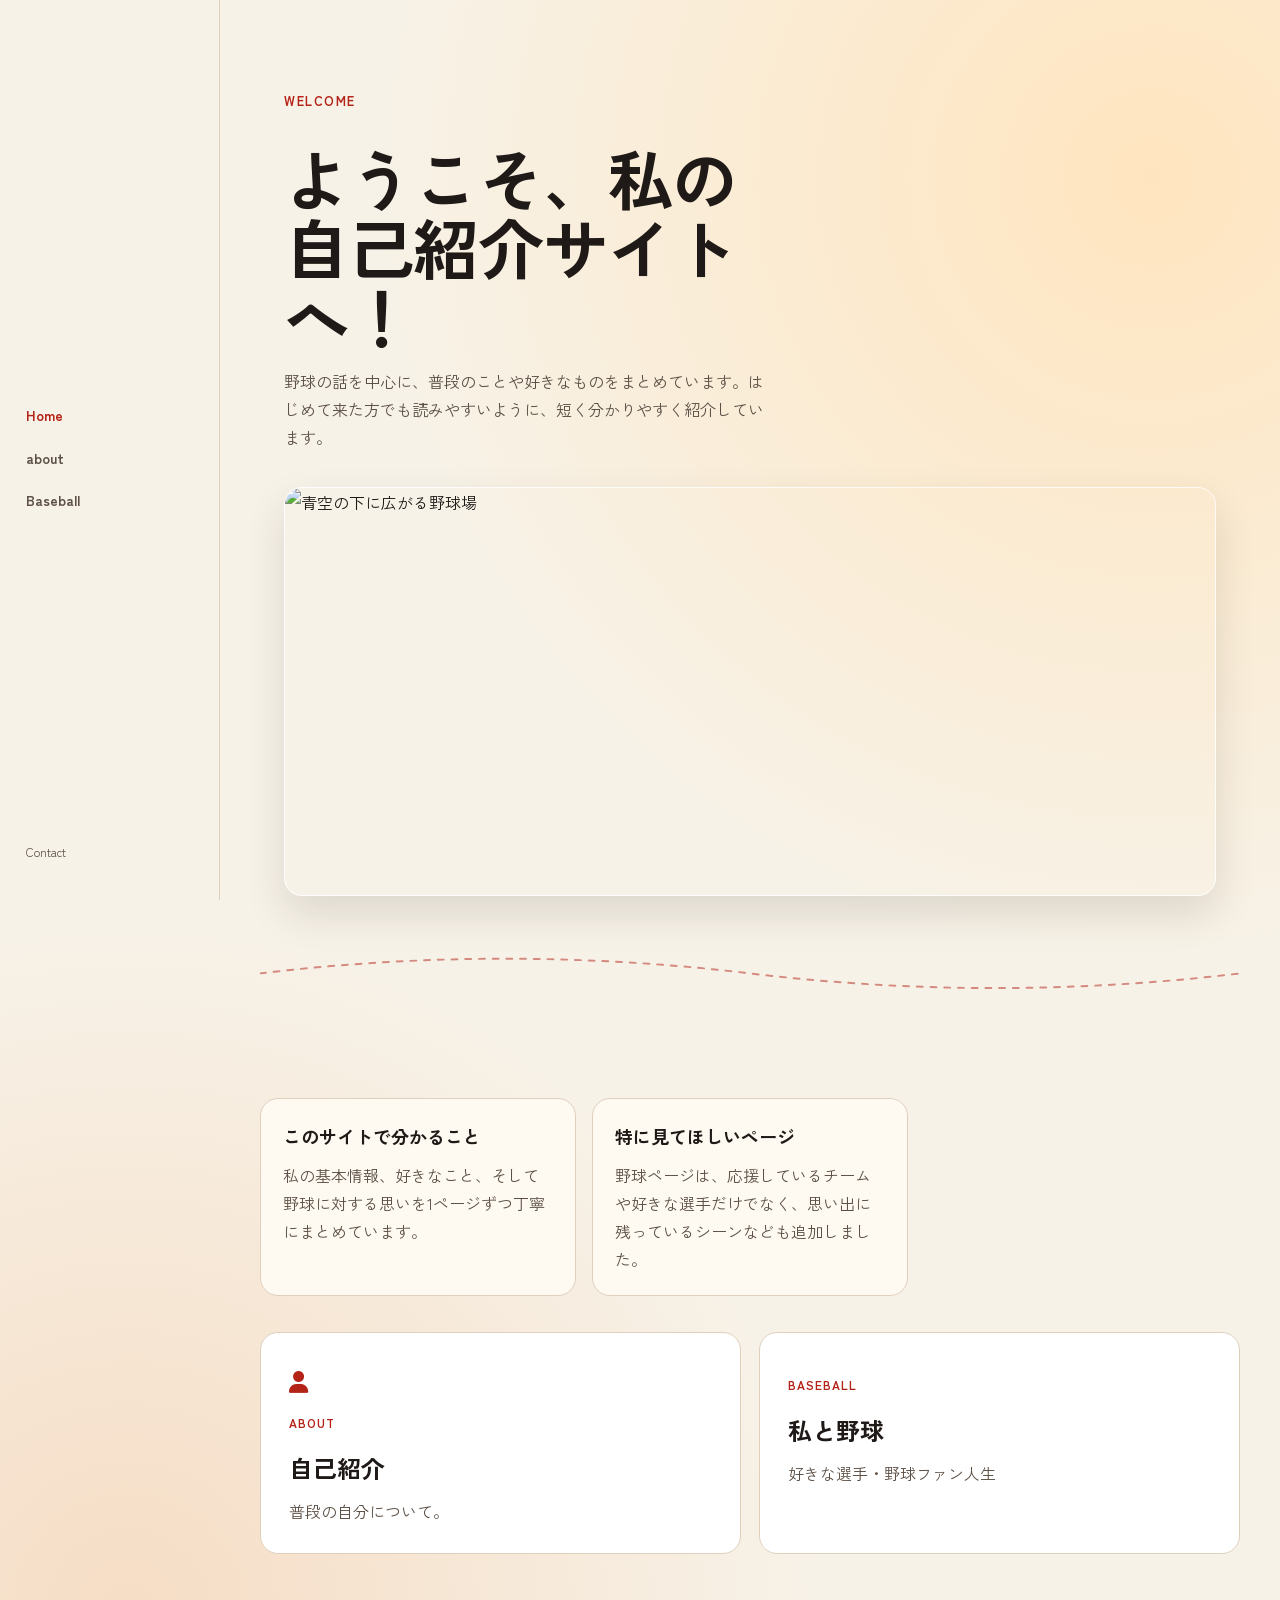
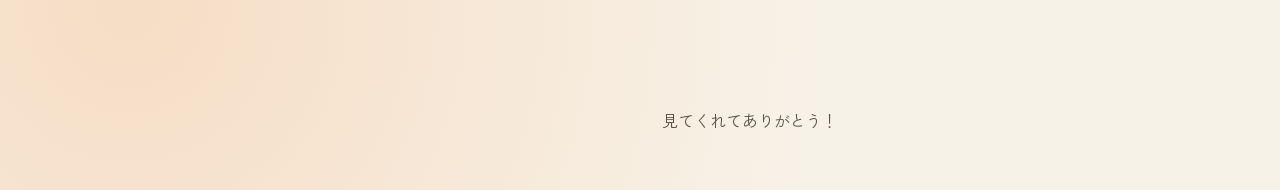
==== commit 40c0fc62: "Add files via upload" ====
--- a/index.html
+++ b/index.html
@@ -23,7 +23,7 @@
     <main class="content">
       <header class="hero">
         <span class="eyebrow">Welcome</span>
-        <h1>ようこそ、私の自己紹介サイトへ</h1>
+        <h1>ようこそ、私の自己紹介サイトへ！</h1>
         <p class="sub">野球の話を中心に、普段のことや好きなものをまとめています。はじめて来た方でも読みやすいように、短く分かりやすく紹介しています。</p>
         <div class="hero-media">
           <img src="https://images.unsplash.com/photo-1471295253337-3ceaaedca402?auto=format&fit=crop&w=1200&q=80" alt="青空の下に広がる野球場" />
@@ -42,7 +42,7 @@
           </article>
           <article class="highlight-card">
             <h3>特に見てほしいページ</h3>
-            <p>野球ページは、応援しているチームや好きな選手だけでなく、観戦スタイルや思い出も追加しました。</p>
+            <p>野球ページは、応援しているチームや好きな選手だけでなく、思い出に残っているシーンなども追加しました。</p>
           </article>
         </div>
 
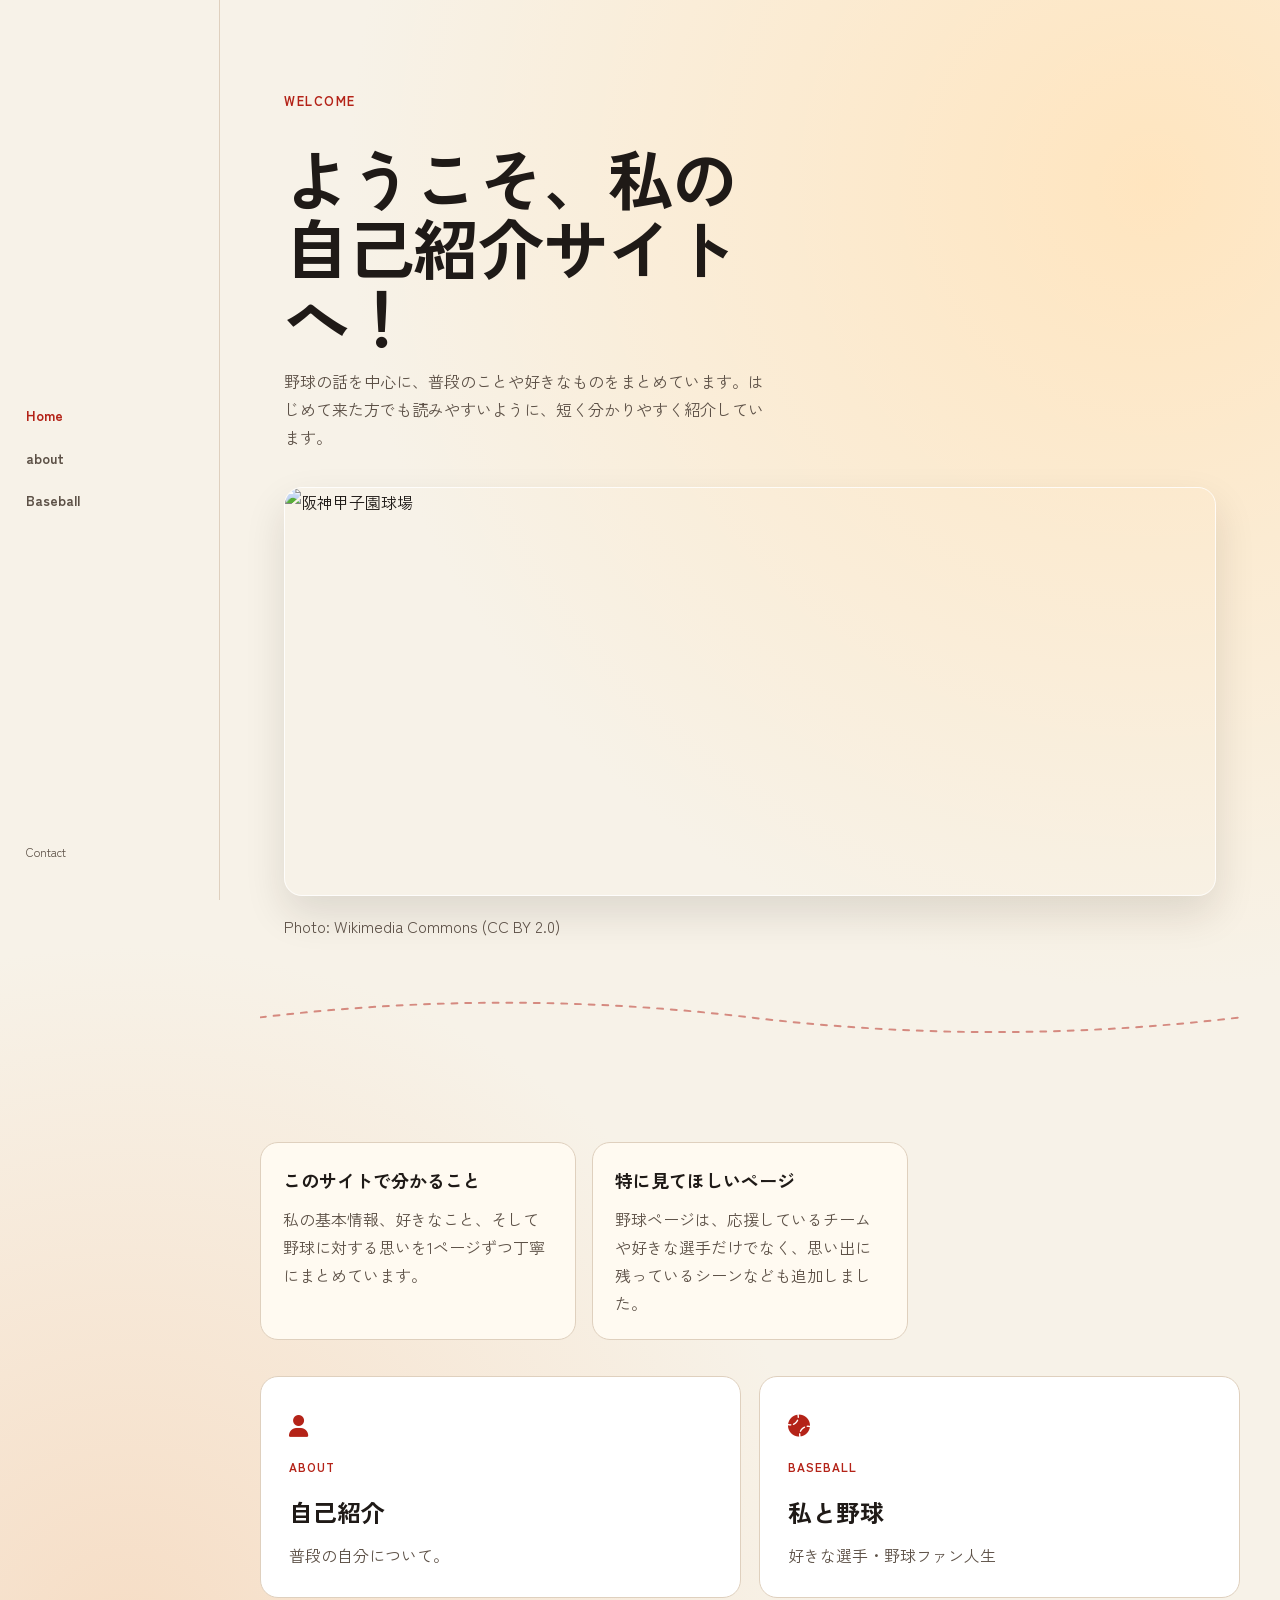
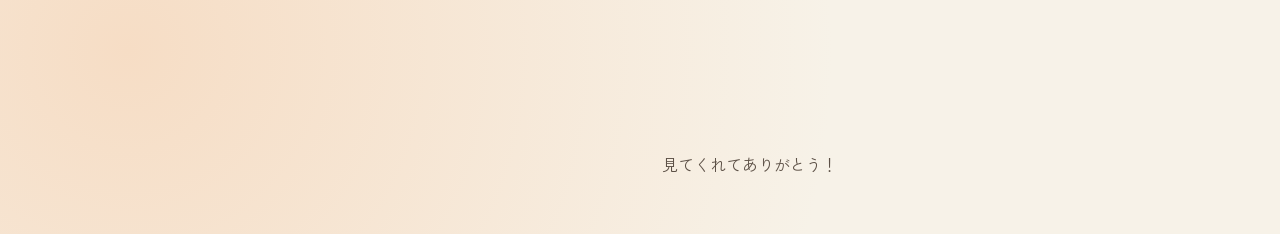
==== commit 9bcd9645: "Add files via upload" ====
--- a/index.html
+++ b/index.html
@@ -5,7 +5,10 @@
     <meta name="viewport" content="width=device-width,initial-scale=1.0" />
     <title>Profile</title>
     <link rel="stylesheet" href="style.css" />
-    <link rel="stylesheet" href="https://cdnjs.cloudflare.com/ajax/libs/font-awesome/6.5.2/css/all.min.css">
+    <link
+      rel="stylesheet"
+      href="https://cdnjs.cloudflare.com/ajax/libs/font-awesome/6.5.2/css/all.min.css"
+    />
   </head>
   <body>
     <aside class="sidebar">
@@ -24,10 +27,25 @@
       <header class="hero">
         <span class="eyebrow">Welcome</span>
         <h1>ようこそ、私の自己紹介サイトへ！</h1>
-        <p class="sub">野球の話を中心に、普段のことや好きなものをまとめています。はじめて来た方でも読みやすいように、短く分かりやすく紹介しています。</p>
+        <p class="sub">
+          野球の話を中心に、普段のことや好きなものをまとめています。はじめて来た方でも読みやすいように、短く分かりやすく紹介しています。
+        </p>
         <div class="hero-media">
-          <img src="https://images.unsplash.com/photo-1471295253337-3ceaaedca402?auto=format&fit=crop&w=1200&q=80" alt="青空の下に広がる野球場" />
+          <img
+            src="https://commons.wikimedia.org/wiki/Special:FilePath/Hanshin_Koshien_Stadium.jpg"
+            alt="阪神甲子園球場"
+          />
         </div>
+        <p class="photo-credit">
+          Photo:
+          <a
+            href="https://commons.wikimedia.org/wiki/File:Hanshin_Koshien_Stadium.jpg"
+            target="_blank"
+            rel="noopener"
+            >Wikimedia Commons</a
+          >
+          (CC BY 2.0)
+        </p>
       </header>
 
       <svg class="stitch" viewBox="0 0 1000 60" preserveAspectRatio="none">
@@ -38,33 +56,36 @@
         <div class="home-highlights">
           <article class="highlight-card">
             <h3>このサイトで分かること</h3>
-            <p>私の基本情報、好きなこと、そして野球に対する思いを1ページずつ丁寧にまとめています。</p>
+            <p>
+              私の基本情報、好きなこと、そして野球に対する思いを1ページずつ丁寧にまとめています。
+            </p>
           </article>
           <article class="highlight-card">
             <h3>特に見てほしいページ</h3>
-            <p>野球ページは、応援しているチームや好きな選手だけでなく、思い出に残っているシーンなども追加しました。</p>
+            <p>
+              野球ページは、応援しているチームや好きな選手だけでなく、思い出に残っているシーンなども追加しました。
+            </p>
           </article>
         </div>
 
         <div class="link-cards">
           <a href="about.html" class="link-card">
             <div class="link-icon">
-          <i class="fa-solid fa-user"></i>
-        </div>
+              <i class="fa-solid fa-user"></i>
+            </div>
             <span class="tag">About</span>
             <h3>自己紹介</h3>
             <p>普段の自分について。</p>
           </a>
           <a href="baseball.html" class="link-card">
             <div class="link-icon">
-              <i class="fa-light fa-baseball"></i>
+              <i class="fa-solid fa-baseball"></i>
             </div>
             <span class="tag">Baseball</span>
             <h3>私と野球</h3>
             <p>好きな選手・野球ファン人生</p>
           </a>
         </div>
-
       </section>
 
       <footer>
--- a/style.css
+++ b/style.css
@@ -201,7 +201,9 @@
   border: 1px solid var(--line);
   border-radius: var(--radius);
   padding: 28px;
-  transition: transform 0.2s ease, border-color 0.2s ease;
+  transition:
+    transform 0.2s ease,
+    border-color 0.2s ease;
 }
 
 .link-card:hover {
@@ -322,8 +324,16 @@
 
 .field-section {
   background:
-    radial-gradient(circle at 85% 15%, rgba(77, 140, 94, 0.28), rgba(77, 140, 94, 0) 42%),
-    radial-gradient(circle at 8% 85%, rgba(40, 98, 64, 0.35), rgba(40, 98, 64, 0) 35%),
+    radial-gradient(
+      circle at 85% 15%,
+      rgba(77, 140, 94, 0.28),
+      rgba(77, 140, 94, 0) 42%
+    ),
+    radial-gradient(
+      circle at 8% 85%,
+      rgba(40, 98, 64, 0.35),
+      rgba(40, 98, 64, 0) 35%
+    ),
     var(--field);
   color: var(--field-text);
 }
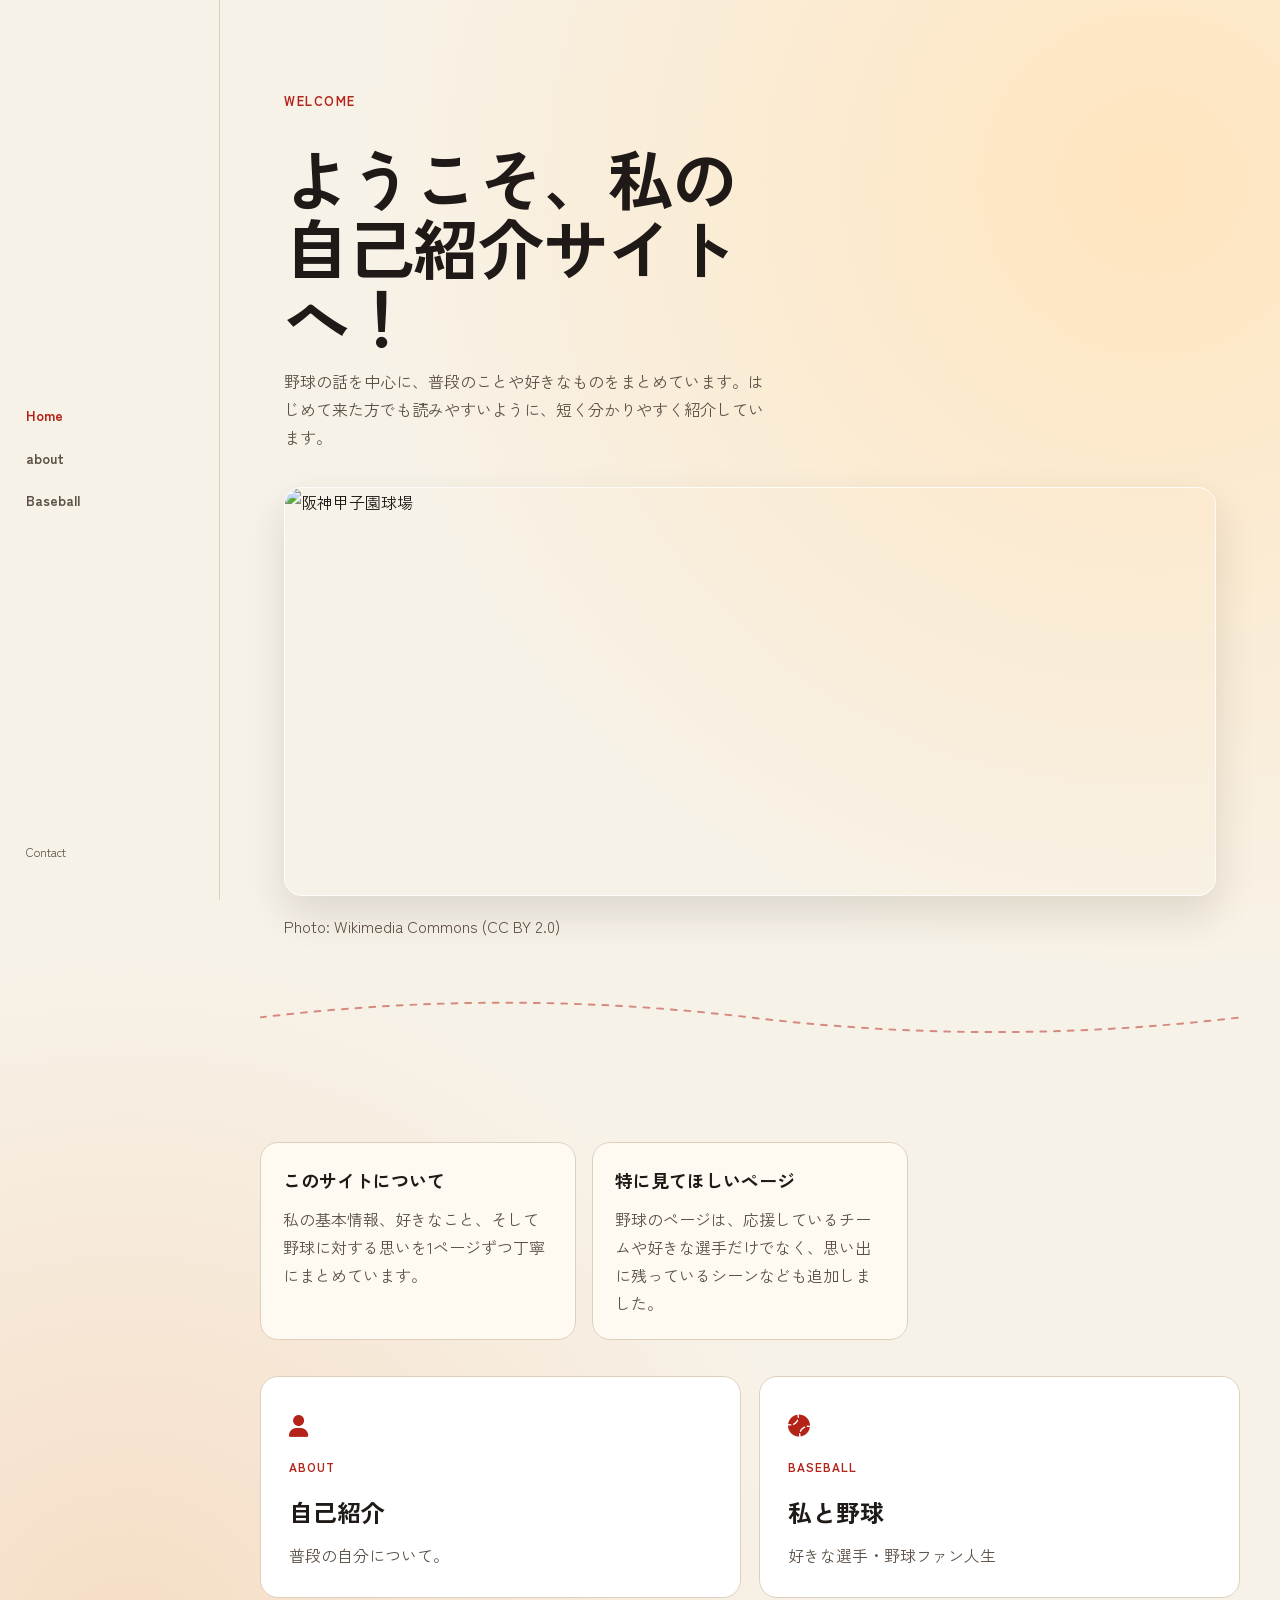
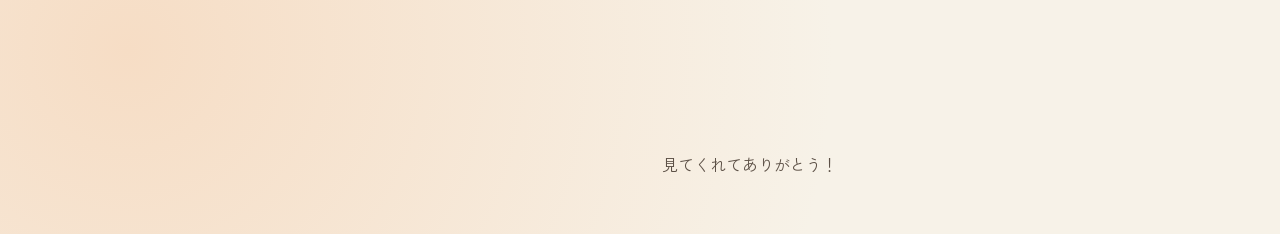
==== commit 2e33bff0: "Add files via upload" ====
--- a/index.html
+++ b/index.html
@@ -55,7 +55,7 @@
       <section>
         <div class="home-highlights">
           <article class="highlight-card">
-            <h3>このサイトで分かること</h3>
+            <h3>このサイトについて</h3>
             <p>
               私の基本情報、好きなこと、そして野球に対する思いを1ページずつ丁寧にまとめています。
             </p>
@@ -63,7 +63,7 @@
           <article class="highlight-card">
             <h3>特に見てほしいページ</h3>
             <p>
-              野球ページは、応援しているチームや好きな選手だけでなく、思い出に残っているシーンなども追加しました。
+              野球のページは、応援しているチームや好きな選手だけでなく、思い出に残っているシーンなども追加しました。
             </p>
           </article>
         </div>
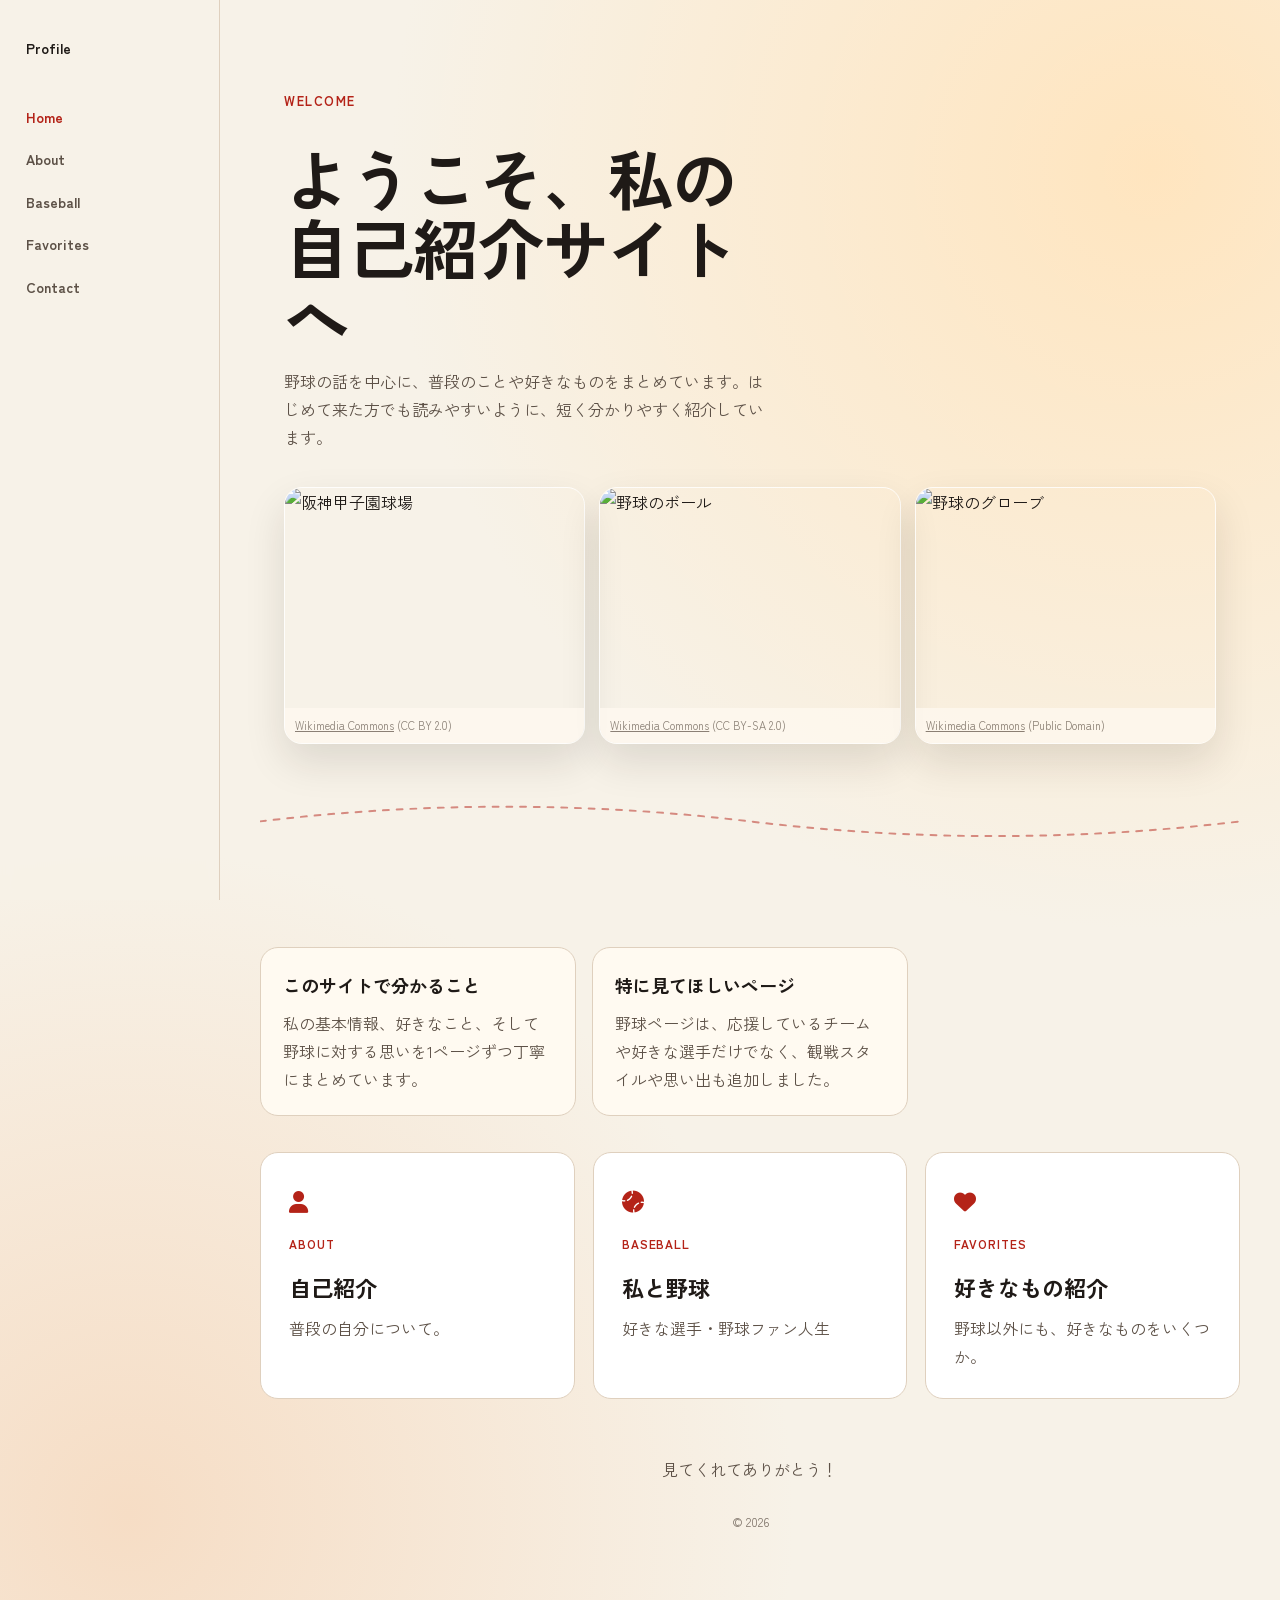
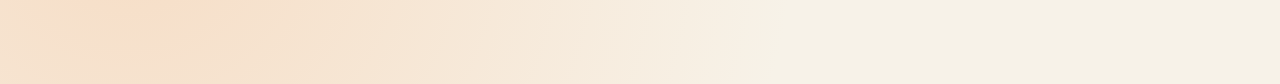
==== commit fa45b0aa: "Add files via upload" ====
--- a/index.html
+++ b/index.html
@@ -5,92 +5,97 @@
     <meta name="viewport" content="width=device-width,initial-scale=1.0" />
     <title>Profile</title>
     <link rel="stylesheet" href="style.css" />
-    <link
-      rel="stylesheet"
-      href="https://cdnjs.cloudflare.com/ajax/libs/font-awesome/6.5.2/css/all.min.css"
-    />
+    <link rel="stylesheet" href="https://cdnjs.cloudflare.com/ajax/libs/font-awesome/6.5.2/css/all.min.css">
   </head>
   <body>
     <aside class="sidebar">
-      <a href="index.html" class="brand"></a>
-      <nav class="sidebar-nav">
-        <a href="index.html" class="active">Home</a>
-        <a href="about.html">about</a>
+      <header class="sidebar-header">
+        <a href="index.html" class="brand">Profile</a>
+        <button class="nav-toggle" type="button" aria-expanded="false" aria-controls="primary-nav" aria-label="メニューを開閉する">
+          <span class="nav-toggle-bar"></span>
+          <span class="nav-toggle-bar"></span>
+          <span class="nav-toggle-bar"></span>
+        </button>
+      </header>
+      <nav class="sidebar-nav" id="primary-nav" aria-label="サイト内ナビゲーション">
+        <a href="index.html">Home</a>
+        <a href="about.html">About</a>
         <a href="baseball.html">Baseball</a>
+        <a href="favorites.html">Favorites</a>
+        <a href="contact.html">Contact</a>
       </nav>
-      <div class="sidebar-contact">
-        <a href="aaaa">Contact</a>
-      </div>
     </aside>
 
-    <main class="content">
+    <main class="content" id="main-content">
       <header class="hero">
         <span class="eyebrow">Welcome</span>
-        <h1>ようこそ、私の自己紹介サイトへ！</h1>
-        <p class="sub">
-          野球の話を中心に、普段のことや好きなものをまとめています。はじめて来た方でも読みやすいように、短く分かりやすく紹介しています。
-        </p>
+        <h1>ようこそ、私の自己紹介サイトへ</h1>
+        <p class="sub">野球の話を中心に、普段のことや好きなものをまとめています。はじめて来た方でも読みやすいように、短く分かりやすく紹介しています。</p>
         <div class="hero-media">
-          <img
-            src="https://commons.wikimedia.org/wiki/Special:FilePath/Hanshin_Koshien_Stadium.jpg"
-            alt="阪神甲子園球場"
-          />
+          <div class="hero-media-item">
+            <img src="https://commons.wikimedia.org/wiki/Special:FilePath/Hanshin_Koshien_Stadium.jpg" alt="阪神甲子園球場" />
+            <p class="photo-credit">
+              <a href="https://commons.wikimedia.org/wiki/File:Hanshin_Koshien_Stadium.jpg" target="_blank" rel="noopener">Wikimedia Commons</a> (CC BY 2.0)
+            </p>
+          </div>
+          <div class="hero-media-item">
+            <img src="https://commons.wikimedia.org/wiki/Special:FilePath/Baseball.jpg" alt="野球のボール" />
+            <p class="photo-credit">
+              <a href="https://commons.wikimedia.org/wiki/File:Baseball.jpg" target="_blank" rel="noopener">Wikimedia Commons</a> (CC BY-SA 2.0)
+            </p>
+          </div>
+          <div class="hero-media-item">
+            <img src="https://commons.wikimedia.org/wiki/Special:FilePath/Baseball_glove.png" alt="野球のグローブ" />
+            <p class="photo-credit">
+              <a href="https://commons.wikimedia.org/wiki/File:Baseball_glove.png" target="_blank" rel="noopener">Wikimedia Commons</a> (Public Domain)
+            </p>
+          </div>
         </div>
-        <p class="photo-credit">
-          Photo:
-          <a
-            href="https://commons.wikimedia.org/wiki/File:Hanshin_Koshien_Stadium.jpg"
-            target="_blank"
-            rel="noopener"
-            >Wikimedia Commons</a
-          >
-          (CC BY 2.0)
-        </p>
       </header>
 
-      <svg class="stitch" viewBox="0 0 1000 60" preserveAspectRatio="none">
+      <svg class="stitch" viewBox="0 0 1000 60" preserveAspectRatio="none" aria-hidden="true">
         <path d="M0,30 Q250,0 500,30 T1000,30" />
       </svg>
 
       <section>
         <div class="home-highlights">
           <article class="highlight-card">
-            <h3>このサイトについて</h3>
-            <p>
-              私の基本情報、好きなこと、そして野球に対する思いを1ページずつ丁寧にまとめています。
-            </p>
+            <h3>このサイトで分かること</h3>
+            <p>私の基本情報、好きなこと、そして野球に対する思いを1ページずつ丁寧にまとめています。</p>
           </article>
           <article class="highlight-card">
             <h3>特に見てほしいページ</h3>
-            <p>
-              野球のページは、応援しているチームや好きな選手だけでなく、思い出に残っているシーンなども追加しました。
-            </p>
+            <p>野球ページは、応援しているチームや好きな選手だけでなく、観戦スタイルや思い出も追加しました。</p>
           </article>
         </div>
 
         <div class="link-cards">
           <a href="about.html" class="link-card">
-            <div class="link-icon">
-              <i class="fa-solid fa-user"></i>
-            </div>
+            <div class="link-icon"><i class="fa-solid fa-user"></i></div>
             <span class="tag">About</span>
             <h3>自己紹介</h3>
             <p>普段の自分について。</p>
           </a>
           <a href="baseball.html" class="link-card">
-            <div class="link-icon">
-              <i class="fa-solid fa-baseball"></i>
-            </div>
+            <div class="link-icon"><i class="fa-solid fa-baseball"></i></div>
             <span class="tag">Baseball</span>
             <h3>私と野球</h3>
             <p>好きな選手・野球ファン人生</p>
           </a>
+          <a href="favorites.html" class="link-card">
+            <div class="link-icon"><i class="fa-solid fa-heart"></i></div>
+            <span class="tag">Favorites</span>
+            <h3>好きなもの紹介</h3>
+            <p>野球以外にも、好きなものをいくつか。</p>
+          </a>
         </div>
-      </section>
 
-      <footer>
+      <footer class="site-footer">
         <p>見てくれてありがとう！</p>
+        <div class="copyright">© <span class="js-year">2026</span> 
       </footer>
     </main>
+
+    <script src="Main.js" defer></script>
   </body>
-</html>
+</html>
--- a/style.css
+++ b/style.css
@@ -1,4 +1,19 @@
 @import url("https://fonts.googleapis.com/css2?family=Zen+Kaku+Gothic+New:wght@400;500;700;900&display=swap");
+
+* {
+  margin: 0;
+  padding: 0;
+  box-sizing: border-box;
+}
+
+html {
+  scroll-behavior: smooth;
+}
+
+ul,
+ol {
+  list-style: none;
+}
 
 :root {
   --bg: #f7f2e8;
@@ -14,16 +29,7 @@
   --field-sub: #b9cec0;
   --radius: 18px;
   --shadow: 0 18px 40px rgba(34, 24, 16, 0.12);
-}
-
-* {
-  margin: 0;
-  padding: 0;
-  box-sizing: border-box;
-}
-
-html {
-  scroll-behavior: smooth;
+  --sidebar-w: 220px;
 }
 
 body {
@@ -76,21 +82,47 @@
   position: fixed;
   top: 0;
   left: 0;
-  width: 220px;
+  width: var(--sidebar-w);
   height: 100vh;
   display: flex;
   flex-direction: column;
-  justify-content: space-between;
   padding: 36px 26px;
   border-right: 1px solid var(--line);
   background: rgba(247, 242, 232, 0.92);
   backdrop-filter: blur(6px);
-  z-index: 10;
+  z-index: 100;
+}
+
+.sidebar-header {
+  display: flex;
+  align-items: center;
+  justify-content: space-between;
 }
 
 .sidebar .brand {
   font-size: 14px;
   font-weight: 700;
+}
+
+.nav-toggle {
+  display: none;
+  flex-direction: column;
+  justify-content: center;
+  gap: 5px;
+  width: 32px;
+  height: 32px;
+  background: none;
+  border: none;
+  cursor: pointer;
+  padding: 4px;
+}
+
+.nav-toggle-bar {
+  display: block;
+  width: 100%;
+  height: 2px;
+  background: var(--text);
+  border-radius: 2px;
 }
 
 .sidebar-nav {
@@ -111,13 +143,25 @@
   color: var(--accent);
 }
 
-.sidebar-contact a {
+.content {
+  margin-left: var(--sidebar-w);
+}
+
+.site-footer {
+  text-align: center;
+  padding: 56px 24px;
+}
+
+.copyright {
+  max-width: 980px;
+  margin: 28px auto 0;
   font-size: 12px;
   color: var(--text-sub);
-}
-
-.content {
-  margin-left: 220px;
+  opacity: 0.8;
+}
+
+.field-section .copyright {
+  color: var(--field-sub);
 }
 
 .hero {
@@ -144,15 +188,42 @@
 
 .hero-media {
   margin-top: 20px;
+  display: grid;
+  grid-template-columns: repeat(3, minmax(0, 1fr));
+  gap: 14px;
+}
+
+.hero-media-item {
   border-radius: var(--radius);
   overflow: hidden;
   box-shadow: var(--shadow);
   border: 1px solid rgba(255, 255, 255, 0.8);
 }
 
-.hero-media img {
-  aspect-ratio: 16 / 7;
+.hero-media-item img {
+  width: 100%;
+  height: 220px;
+  aspect-ratio: 4 / 3;
   object-fit: cover;
+}
+
+.hero-media-item .photo-credit {
+  margin-top: 0;
+  padding: 8px 10px;
+  text-align: left;
+  background: var(--bg-soft);
+}
+
+.photo-credit {
+  margin-top: 10px;
+  font-size: 11px;
+  color: var(--text-sub);
+  opacity: 0.7;
+  text-align: right;
+}
+
+.photo-credit a {
+  text-decoration: underline;
 }
 
 .stitch {
@@ -167,6 +238,54 @@
   opacity: 0.5;
 }
 
+.page-photo {
+  max-width: 980px;
+  margin: 32px auto 0;
+  border-radius: var(--radius);
+  overflow: hidden;
+  box-shadow: var(--shadow);
+  border: 1px solid rgba(255, 255, 255, 0.8);
+}
+
+.page-photo img {
+  aspect-ratio: 16 / 9;
+  object-fit: cover;
+}
+
+.page-photo .photo-credit {
+  margin-top: 0;
+  padding: 8px 12px;
+  text-align: left;
+  background: var(--bg-soft);
+}
+
+.page-photo.is-icon {
+  background: var(--bg-card);
+  display: flex;
+  align-items: center;
+  justify-content: center;
+  padding: 40px;
+}
+
+.page-photo.is-icon img {
+  width: auto;
+  height: 180px;
+  aspect-ratio: auto;
+  object-fit: contain;
+}
+
+.photo-row {
+  max-width: 980px;
+  margin: 40px auto 0;
+  display: grid;
+  grid-template-columns: repeat(2, minmax(0, 1fr));
+  gap: 18px;
+}
+
+.photo-row .page-photo {
+  margin-top: 0;
+}
+
 .home-highlights {
   max-width: 980px;
   margin: 0 auto 36px;
@@ -191,7 +310,7 @@
   max-width: 980px;
   margin: 0 auto;
   display: grid;
-  grid-template-columns: repeat(2, minmax(0, 1fr));
+  grid-template-columns: repeat(3, minmax(0, 1fr));
   gap: 18px;
 }
 
@@ -201,9 +320,7 @@
   border: 1px solid var(--line);
   border-radius: var(--radius);
   padding: 28px;
-  transition:
-    transform 0.2s ease,
-    border-color 0.2s ease;
+  transition: transform 0.2s ease, border-color 0.2s ease;
 }
 
 .link-card:hover {
@@ -221,7 +338,7 @@
 
 .link-card h3 {
   margin-top: 12px;
-  font-size: 24px;
+  font-size: 22px;
 }
 
 .link-card p {
@@ -240,7 +357,6 @@
 }
 
 .updates {
-  list-style: none;
   display: grid;
   gap: 12px;
 }
@@ -270,7 +386,6 @@
 
 .facts {
   max-width: 980px;
-  list-style: none;
   margin: 28px auto 0;
   display: grid;
   gap: 10px;
@@ -324,16 +439,8 @@
 
 .field-section {
   background:
-    radial-gradient(
-      circle at 85% 15%,
-      rgba(77, 140, 94, 0.28),
-      rgba(77, 140, 94, 0) 42%
-    ),
-    radial-gradient(
-      circle at 8% 85%,
-      rgba(40, 98, 64, 0.35),
-      rgba(40, 98, 64, 0) 35%
-    ),
+    radial-gradient(circle at 85% 15%, rgba(77, 140, 94, 0.28), rgba(77, 140, 94, 0) 42%),
+    radial-gradient(circle at 8% 85%, rgba(40, 98, 64, 0.35), rgba(40, 98, 64, 0) 35%),
     var(--field);
   color: var(--field-text);
 }
@@ -344,6 +451,16 @@
 
 .field-section .eyebrow {
   color: #8bdd9d;
+}
+
+.field-section .page-photo.is-icon {
+  background: rgba(255, 255, 255, 0.06);
+  border: 1px solid rgba(255, 255, 255, 0.18);
+}
+
+.field-section .page-photo .photo-credit {
+  background: rgba(255, 255, 255, 0.06);
+  color: var(--field-sub);
 }
 
 .stat-row,
@@ -389,7 +506,6 @@
 }
 
 .memory-list {
-  list-style: none;
   display: grid;
   gap: 14px;
 }
@@ -401,25 +517,87 @@
   margin-bottom: 6px;
 }
 
-footer {
-  text-align: center;
-  padding: 56px 24px;
-}
-
-.copyright {
-  max-width: 980px;
-  margin: 28px auto 0;
+.favorite-intro {
+  max-width: 980px;
+  margin: 0 auto 12px;
+}
+
+.contact-form {
+  max-width: 560px;
+  margin: 40px auto 0;
+  display: grid;
+  gap: 16px;
+}
+
+.contact-form label {
+  display: block;
+  font-size: 13px;
+  font-weight: 700;
+  color: var(--text-sub);
+  margin-bottom: 6px;
+}
+
+.contact-form input,
+.contact-form textarea {
+  width: 100%;
+  font-family: inherit;
+  font-size: 15px;
+  color: var(--text);
+  background: var(--bg-card);
+  border: 1px solid var(--line);
+  border-radius: 10px;
+  padding: 12px 14px;
+}
+
+.contact-form input:focus,
+.contact-form textarea:focus {
+  outline: 2px solid var(--accent);
+  outline-offset: 1px;
+}
+
+.contact-form textarea {
+  resize: vertical;
+  min-height: 120px;
+}
+
+.contact-form button {
+  justify-self: start;
+  font-family: inherit;
+  font-size: 14px;
+  font-weight: 700;
+  color: #fff;
+  background: var(--accent);
+  border: none;
+  border-radius: 999px;
+  padding: 12px 28px;
+  cursor: pointer;
+}
+
+.form-note {
   font-size: 12px;
-  color: var(--text-sub);
-  opacity: 0.8;
-}
-
-.field-section .copyright {
-  color: var(--field-sub);
+  margin-top: -6px;
+}
+
+.form-success {
+  max-width: 560px;
+  margin: 16px auto 0;
+  background: var(--bg-soft);
+  border: 1px solid var(--line);
+  border-radius: var(--radius);
+  padding: 16px 20px;
+  font-size: 14px;
+  font-weight: 700;
+  display: none;
+}
+
+.form-success.is-visible {
+  display: block;
 }
 
 a:focus-visible,
-button:focus-visible {
+button:focus-visible,
+input:focus-visible,
+textarea:focus-visible {
   outline: 2px solid var(--accent);
   outline-offset: 3px;
 }
@@ -436,32 +614,54 @@
   }
 }
 
+@media (prefers-reduced-motion: reduce) {
+  html {
+    scroll-behavior: auto;
+  }
+
+  .hero {
+    animation: none;
+  }
+}
+
 @media (max-width: 920px) {
   .sidebar {
     width: 100%;
     height: auto;
-    top: 0;
-    right: 0;
-    flex-direction: row;
-    align-items: center;
-    padding: 14px 18px;
-    border-right: none;
+    flex-direction: column;
+    padding: 0;
+  }
+
+  .sidebar-header {
+    padding: 14px 20px;
     border-bottom: 1px solid var(--line);
   }
 
+  .nav-toggle {
+    display: flex;
+  }
+
   .sidebar-nav {
-    flex-direction: row;
+    flex-direction: column;
+    gap: 0;
     margin-top: 0;
-    gap: 14px;
-  }
-
-  .sidebar-contact {
-    display: none;
+    max-height: 0;
+    overflow: hidden;
+    transition: max-height 0.25s ease;
+  }
+
+  .sidebar-nav.is-open {
+    max-height: 400px;
+  }
+
+  .sidebar-nav a {
+    padding: 14px 20px;
+    border-bottom: 1px solid var(--line);
   }
 
   .content {
     margin-left: 0;
-    padding-top: 70px;
+    padding-top: 64px;
   }
 
   .hero,
@@ -476,17 +676,13 @@
 
   .home-highlights,
   .link-cards,
-  .story {
+  .story,
+  .hero-media,
+  .photo-row {
     grid-template-columns: 1fr;
   }
-}
-
-@media (prefers-reduced-motion: reduce) {
-  html {
-    scroll-behavior: auto;
-  }
-
-  .hero {
-    animation: none;
-  }
-}
+
+  .hero-media-item img {
+    height: 210px;
+  }
+}
